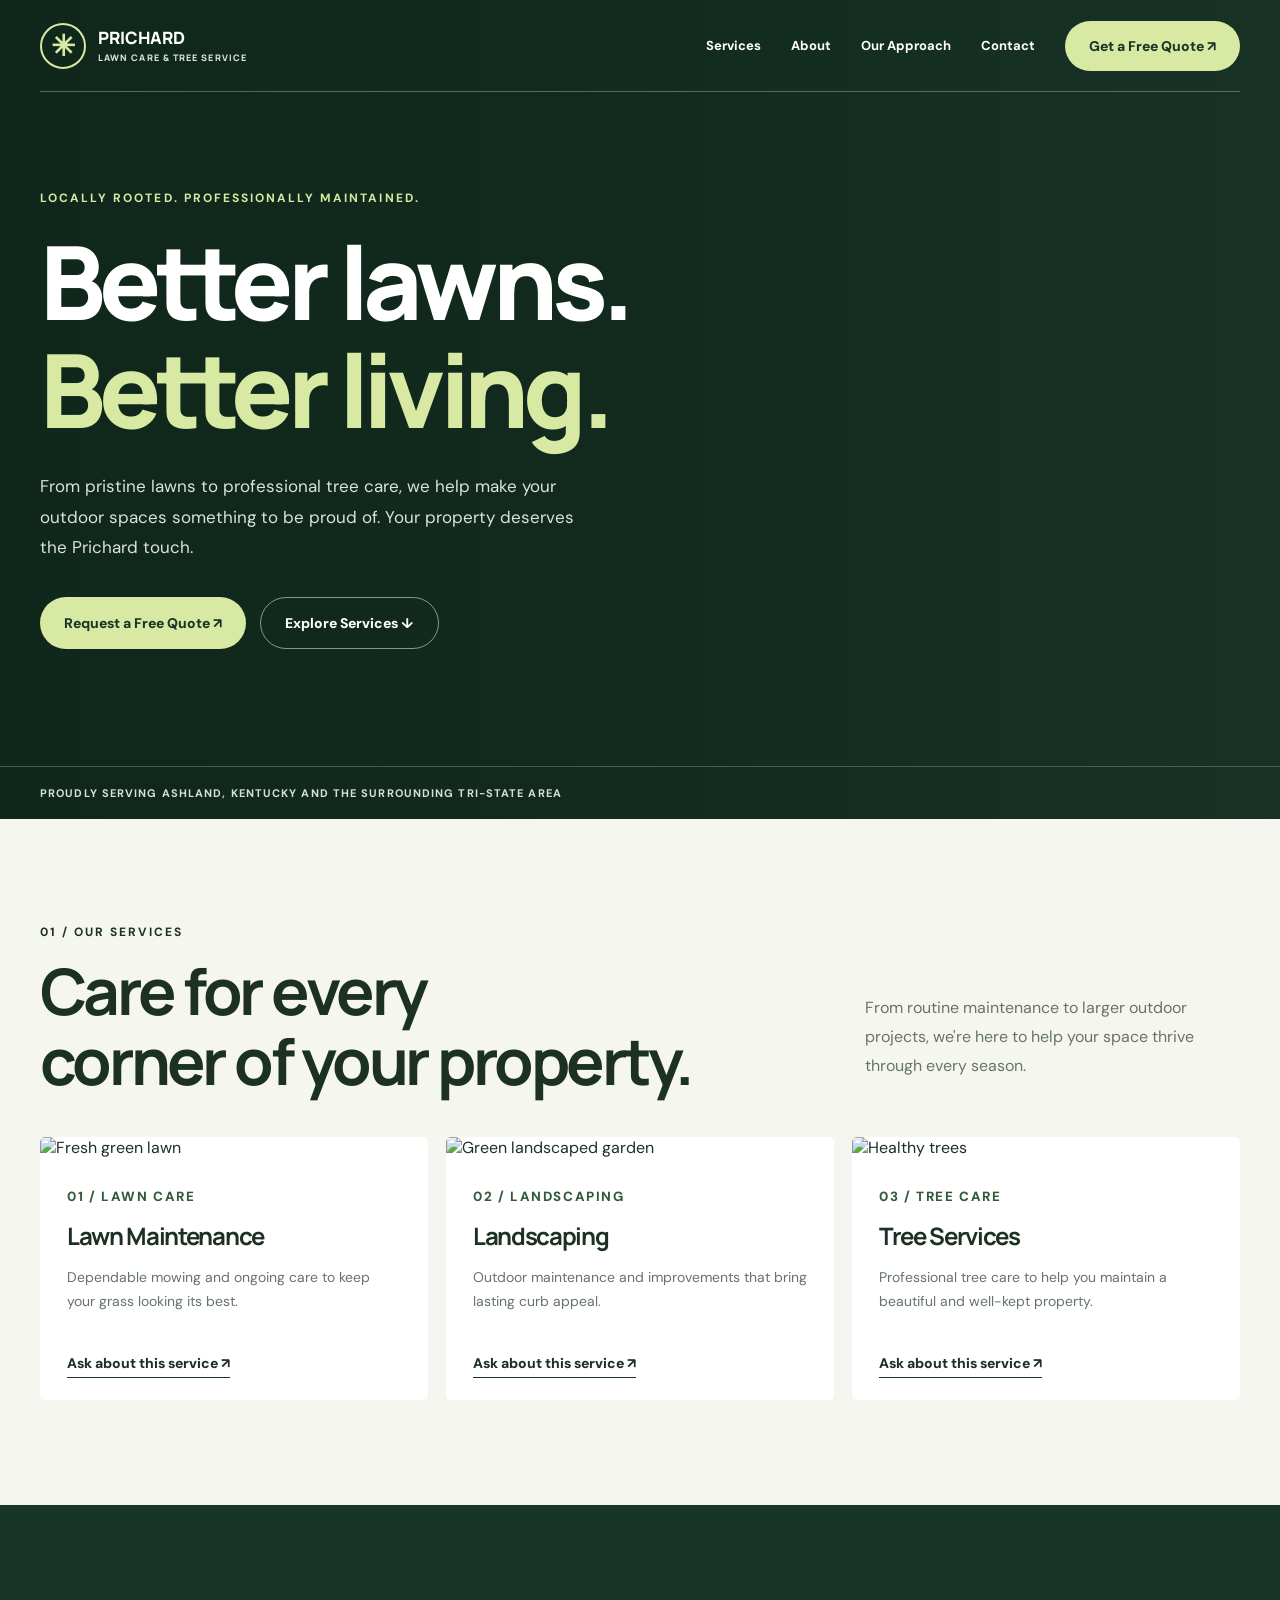
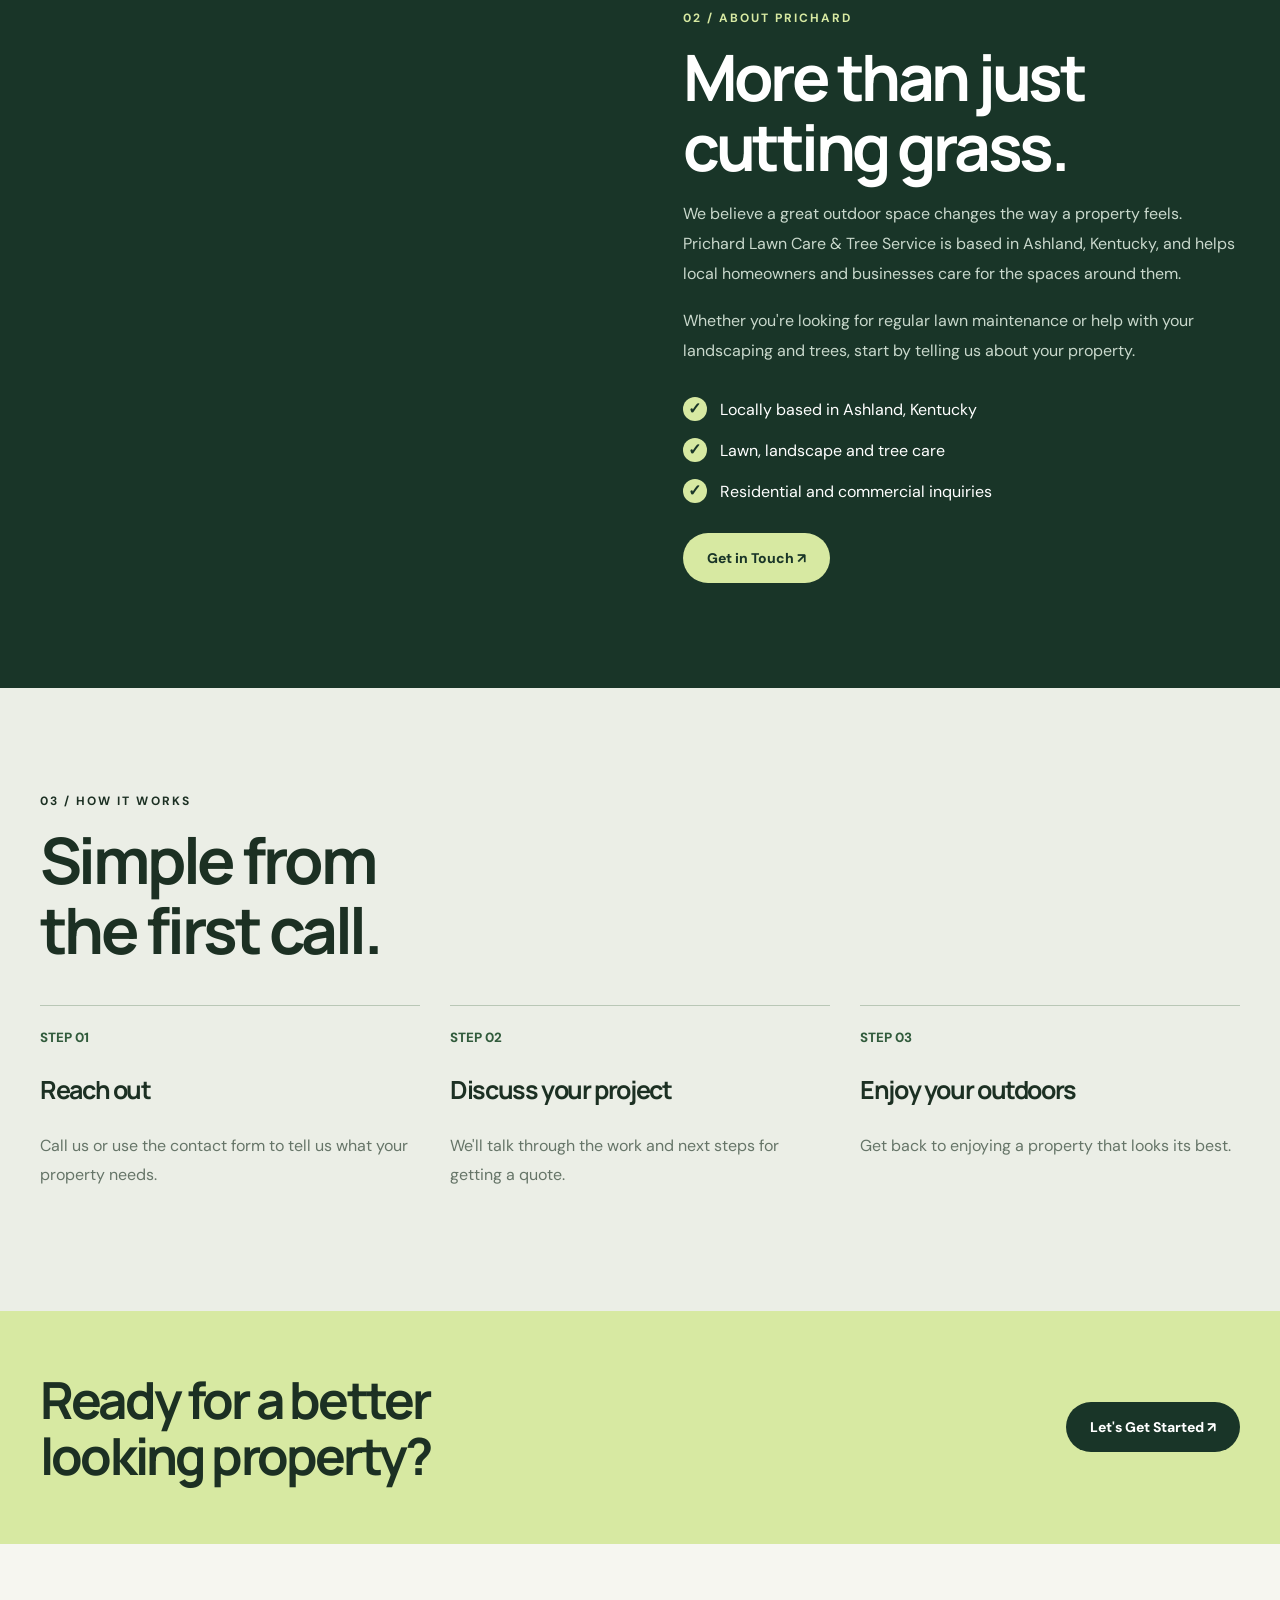
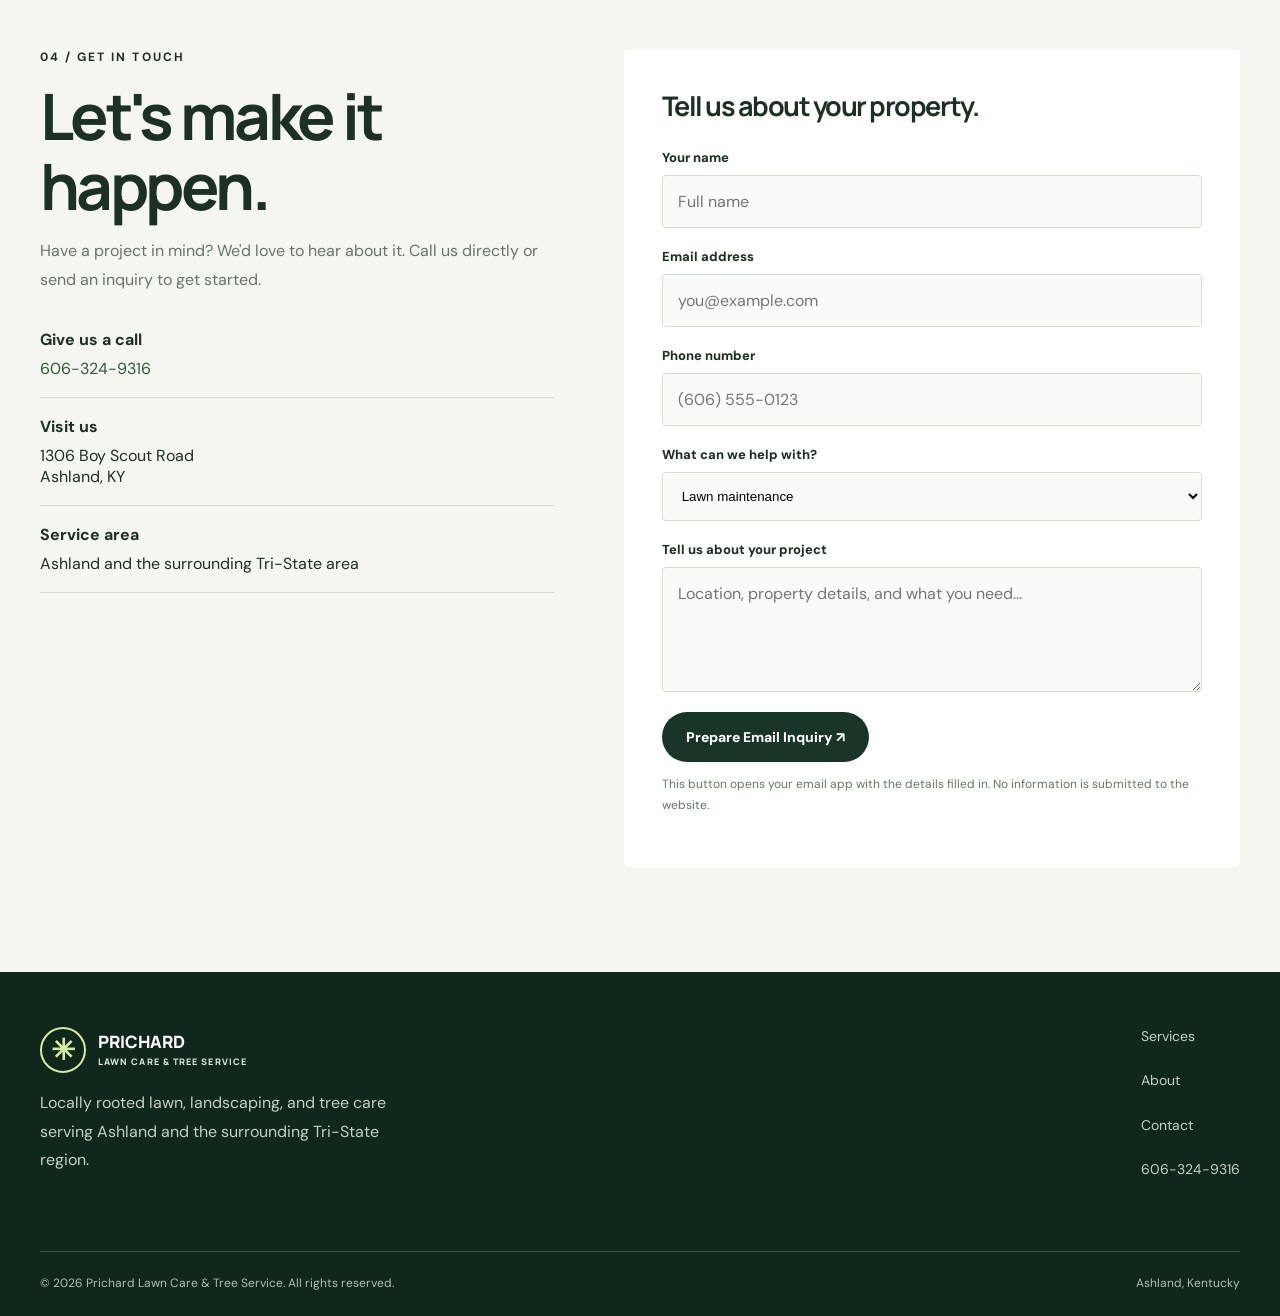
==== public/index.html @ 79741e38 "Add responsive Prichard Lawn Care redesign homepage" ====
<!DOCTYPE html>
<html lang="en"><head><meta charset="UTF-8"><meta name="viewport" content="width=device-width, initial-scale=1"><meta name="theme-color" content="#193528"><meta name="description" content="Prichard Lawn Care & Tree Service offers professional outdoor property care in the Ashland, Kentucky region."><title>Prichard Lawn Care & Tree Service</title><link rel="preconnect" href="https://fonts.googleapis.com"><link rel="preconnect" href="https://fonts.gstatic.com" crossorigin><link href="https://fonts.googleapis.com/css2?family=DM+Sans:wght@400;500;600;700&family=Manrope:wght@400;500;600;700;800&display=swap" rel="stylesheet">
<style>
:root{--forest:#193528;--green:#315b3c;--accent:#d7e9a2;--cream:#f6f6f0;--ink:#1c3023;--muted:#667568}*{box-sizing:border-box}html{scroll-behavior:smooth}body{margin:0;font-family:"DM Sans",sans-serif;color:var(--ink);background:var(--cream)}a{color:inherit;text-decoration:none}button,input,textarea{font:inherit}.wrap{max-width:1200px;width:calc(100% - 48px);margin:auto}.tag{font-size:12px;letter-spacing:.17em;text-transform:uppercase;font-weight:700}.btn{display:inline-flex;align-items:center;justify-content:center;gap:18px;border-radius:50px;padding:16px 24px;background:var(--accent);color:var(--forest);font-size:14px;font-weight:800;border:0;transition:transform .2s}.btn:hover{transform:translateY(-3px)}.btn.dark{background:var(--forest);color:#fff}.btn.line{border:1px solid #ffffff80;background:transparent;color:white}.site-head{position:absolute;z-index:4;left:0;right:0;color:#fff}.nav{min-height:92px;display:flex;justify-content:space-between;align-items:center;border-bottom:1px solid #ffffff4a;gap:24px}.logo{display:flex;align-items:center;gap:12px;font-family:Manrope,sans-serif;font-size:17px;font-weight:800;line-height:1}.logo .symbol{display:grid;place-items:center;border:2px solid var(--accent);width:46px;height:46px;border-radius:50%;color:var(--accent);font-size:29px}.logo small{display:block;font-size:9px;letter-spacing:.12em;text-transform:uppercase;color:#d7e3d8;padding-top:7px}.links{display:flex;align-items:center;gap:30px;font-weight:700;font-size:13px}.links a:hover{color:var(--accent)}.menu{display:none;background:transparent;color:white;border:0;font-size:30px;cursor:pointer}.hero{position:relative;min-height:760px;min-height:91svh;display:flex;align-items:center;background:var(--forest);color:white}.hero:before{content:"";position:absolute;inset:0;background:linear-gradient(90deg,rgba(15,38,26,.93) 0%,rgba(15,38,26,.69) 49%,rgba(15,38,26,.18)),url("https://images.unsplash.com/photo-1472396961693-142e6e269027?auto=format&fit=crop&w=2200&q=85") center/cover}.hero .content{position:relative;padding:120px 0 100px}.hero .tag{color:var(--accent)}h1,h2,h3{font-family:Manrope,sans-serif;letter-spacing:-.055em}h1{font-size:clamp(58px,8vw,112px);line-height:1.05;margin:22px 0 28px;font-weight:800}h1 span{color:var(--accent)}.hero p{max-width:540px;font-size:17px;line-height:1.8;color:#d9e3d9}.actions{display:flex;flex-wrap:wrap;gap:14px;margin-top:34px}.hero-base{position:absolute;bottom:0;left:0;right:0;border-top:1px solid #ffffff3b;padding:19px 0;font-weight:700;font-size:11px;letter-spacing:.1em;color:#d5e2d4;text-transform:uppercase}.section{padding:105px 0}.section-title{display:flex;justify-content:space-between;align-items:end;gap:30px;margin-bottom:40px}.section h2{font-size:clamp(40px,5vw,67px);line-height:1.1;margin:16px 0 0}.section-title p{max-width:375px;color:var(--muted);line-height:1.8}.cards{display:grid;grid-template-columns:repeat(3,1fr);gap:18px}.card{background:#fff;border-radius:5px;overflow:hidden}.card img{width:100%;height:250px;object-fit:cover}.card .body{padding:27px}.card small{color:var(--green);font-weight:800;letter-spacing:.12em}.card h3{font-size:24px;margin:13px 0}.card p{line-height:1.7;color:var(--muted);font-size:14px;min-height:72px}.card a{font-size:14px;font-weight:800;border-bottom:1px solid var(--forest);padding-bottom:5px}.about{background:var(--forest);color:#fff}.about-grid{display:grid;grid-template-columns:1fr 1fr;gap:85px;align-items:center}.about-photo{height:510px;background:url("https://images.unsplash.com/photo-1416879595882-3373a0480b5b?auto=format&fit=crop&w=1100&q=85") center/cover;border-radius:5px}.about .tag{color:var(--accent)}.about p{color:#c9d8cc;line-height:1.9}.points{list-style:none;margin:30px 0;padding:0}.points li{margin:17px 0}.points li:before{content:"✓";color:var(--forest);background:var(--accent);border-radius:50%;display:inline-grid;place-items:center;width:24px;height:24px;margin-right:13px;font-weight:800}.process{background:#ebeee6}.steps{display:grid;grid-template-columns:repeat(3,1fr);gap:30px}.step{border-top:1px solid #b9c7b6;padding-top:20px}.step small{color:var(--green);font-weight:800}.step h3{font-size:25px}.step p{color:var(--muted);line-height:1.8}.banner{padding:60px 0;background:var(--accent)}.banner .wrap{display:flex;align-items:center;justify-content:space-between;gap:25px}.banner h2{font-size:clamp(32px,4vw,52px);line-height:1.1;margin:0}.contact-grid{display:grid;grid-template-columns:1fr 1.2fr;gap:70px}.contact p{line-height:1.8;color:var(--muted)}.contact-detail{padding:18px 0;border-bottom:1px solid #d5ddd3}.contact-detail b{display:block;margin-bottom:8px}.contact-detail a{color:var(--green)}form{background:#fff;padding:38px;border-radius:5px}label{display:block;font-weight:800;font-size:13px;margin-bottom:9px}input,textarea,select{display:block;width:100%;padding:15px;border:1px solid #d5ded3;border-radius:4px;background:#fafbf8;margin-bottom:20px}textarea{min-height:125px;resize:vertical}.hint{color:var(--muted);font-size:12px;line-height:1.6}footer{background:#10281b;color:#fff;padding:55px 0 25px}.foot-top{display:flex;justify-content:space-between;gap:30px;padding-bottom:60px}.foot-top p{color:#c3d1c3;max-width:380px;line-height:1.8}.foot-links{display:grid;gap:14px;font-size:14px;color:#c3d1c3}.foot-base{border-top:1px solid #ffffff30;padding-top:23px;color:#b1c0b4;font-size:12px;display:flex;justify-content:space-between;gap:20px}@media(max-width:900px){.links{gap:14px}.links .btn{display:none}.about-grid{gap:35px}.cards{gap:12px}}@media(max-width:700px){.nav{min-height:80px}.links{display:none;position:absolute;top:80px;left:0;right:0;background:var(--forest);padding:25px;flex-direction:column;align-items:stretch}.links.open{display:flex}.menu{display:block}.hero{min-height:700px}.hero:before{background:linear-gradient(90deg,rgba(15,38,26,.9),rgba(15,38,26,.5)),url("https://images.unsplash.com/photo-1472396961693-142e6e269027?auto=format&fit=crop&w=1400&q=85") center/cover}.section{padding:72px 0}.section-title{display:block}.cards,.about-grid,.steps,.contact-grid{grid-template-columns:1fr}.card img{height:250px}.card p{min-height:0}.about-photo{height:300px}.banner .wrap,.foot-top,.foot-base{flex-direction:column;align-items:flex-start}.contact-grid{gap:35px}form{padding:24px}}@media(prefers-reduced-motion:reduce){html{scroll-behavior:auto}}
</style></head><body>
<header class="site-head"><div class="wrap nav"><a class="logo" href="#home"><span class="symbol">✳</span><span>PRICHARD<small>Lawn Care & Tree Service</small></span></a><nav class="links" id="nav" aria-label="Main navigation"><a href="#services">Services</a><a href="#about">About</a><a href="#process">Our Approach</a><a href="#contact">Contact</a><a class="btn" href="#contact">Get a Free Quote ↗</a></nav><button class="menu" id="menu" aria-controls="nav" aria-expanded="false" aria-label="Toggle navigation">☰</button></div></header>
<main>
<section class="hero" id="home"><div class="wrap content"><div class="tag">Locally rooted. Professionally maintained.</div><h1>Better lawns.<br><span>Better living.</span></h1><p>From pristine lawns to professional tree care, we help make your outdoor spaces something to be proud of. Your property deserves the Prichard touch.</p><div class="actions"><a class="btn" href="#contact">Request a Free Quote ↗</a><a class="btn line" href="#services">Explore Services ↓</a></div></div><div class="hero-base"><div class="wrap">Proudly serving Ashland, Kentucky and the surrounding Tri-State area</div></div></section>
<section class="section" id="services"><div class="wrap"><div class="section-title"><div><div class="tag">01 / Our services</div><h2>Care for every<br>corner of your property.</h2></div><p>From routine maintenance to larger outdoor projects, we're here to help your space thrive through every season.</p></div><div class="cards"><article class="card"><img loading="lazy" src="https://images.unsplash.com/photo-1599629954294-14df9b93d4b5?auto=format&fit=crop&w=900&q=80" alt="Fresh green lawn"><div class="body"><small>01 / LAWN CARE</small><h3>Lawn Maintenance</h3><p>Dependable mowing and ongoing care to keep your grass looking its best.</p><a href="#contact">Ask about this service ↗</a></div></article><article class="card"><img loading="lazy" src="https://images.unsplash.com/photo-1416879595882-3373a0480b5b?auto=format&fit=crop&w=900&q=80" alt="Green landscaped garden"><div class="body"><small>02 / LANDSCAPING</small><h3>Landscaping</h3><p>Outdoor maintenance and improvements that bring lasting curb appeal.</p><a href="#contact">Ask about this service ↗</a></div></article><article class="card"><img loading="lazy" src="https://images.unsplash.com/photo-1448375240586-882707db888b?auto=format&fit=crop&w=900&q=80" alt="Healthy trees"><div class="body"><small>03 / TREE CARE</small><h3>Tree Services</h3><p>Professional tree care to help you maintain a beautiful and well-kept property.</p><a href="#contact">Ask about this service ↗</a></div></article></div></div></section>
<section class="section about" id="about"><div class="wrap about-grid"><div class="about-photo" role="img" aria-label="Well-kept green garden"></div><div><div class="tag">02 / About Prichard</div><h2>More than just<br>cutting grass.</h2><p>We believe a great outdoor space changes the way a property feels. Prichard Lawn Care & Tree Service is based in Ashland, Kentucky, and helps local homeowners and businesses care for the spaces around them.</p><p>Whether you're looking for regular lawn maintenance or help with your landscaping and trees, start by telling us about your property.</p><ul class="points"><li>Locally based in Ashland, Kentucky</li><li>Lawn, landscape and tree care</li><li>Residential and commercial inquiries</li></ul><a class="btn" href="#contact">Get in Touch ↗</a></div></div></section>
<section class="section process" id="process"><div class="wrap"><div class="section-title"><div><div class="tag">03 / How it works</div><h2>Simple from<br>the first call.</h2></div></div><div class="steps"><div class="step"><small>STEP 01</small><h3>Reach out</h3><p>Call us or use the contact form to tell us what your property needs.</p></div><div class="step"><small>STEP 02</small><h3>Discuss your project</h3><p>We'll talk through the work and next steps for getting a quote.</p></div><div class="step"><small>STEP 03</small><h3>Enjoy your outdoors</h3><p>Get back to enjoying a property that looks its best.</p></div></div></div></section>
<section class="banner"><div class="wrap"><h2>Ready for a better<br>looking property?</h2><a class="btn dark" href="#contact">Let's Get Started ↗</a></div></section>
<section class="section contact" id="contact"><div class="wrap contact-grid"><div><div class="tag">04 / Get in touch</div><h2>Let's make it<br>happen.</h2><p>Have a project in mind? We'd love to hear about it. Call us directly or send an inquiry to get started.</p><div class="contact-detail"><b>Give us a call</b><a href="tel:+16063249316">606-324-9316</a></div><div class="contact-detail"><b>Visit us</b><span>1306 Boy Scout Road<br>Ashland, KY</span></div><div class="contact-detail"><b>Service area</b><span>Ashland and the surrounding Tri-State area</span></div></div><form id="quote-form"><h3 style="font-size:27px;margin:0 0 25px">Tell us about your property.</h3><label for="name">Your name</label><input id="name" name="name" required autocomplete="name" placeholder="Full name"><label for="email">Email address</label><input id="email" name="email" type="email" required autocomplete="email" placeholder="you@example.com"><label for="phone">Phone number</label><input id="phone" name="phone" autocomplete="tel" placeholder="(606) 555-0123"><label for="service">What can we help with?</label><select id="service" name="service"><option>Lawn maintenance</option><option>Landscaping</option><option>Tree services</option><option>Other property care</option></select><label for="message">Tell us about your project</label><textarea id="message" name="message" required placeholder="Location, property details, and what you need..."></textarea><button class="btn dark" type="submit">Prepare Email Inquiry ↗</button><p class="hint">This button opens your email app with the details filled in. No information is submitted to the website.</p></form></div></section>
</main><footer><div class="wrap"><div class="foot-top"><div><a class="logo" href="#home"><span class="symbol">✳</span><span>PRICHARD<small>Lawn Care & Tree Service</small></span></a><p>Locally rooted lawn, landscaping, and tree care serving Ashland and the surrounding Tri-State region.</p></div><div class="foot-links"><a href="#services">Services</a><a href="#about">About</a><a href="#contact">Contact</a><a href="tel:+16063249316">606-324-9316</a></div></div><div class="foot-base"><span>© <span id="year"></span> Prichard Lawn Care & Tree Service. All rights reserved.</span><span>Ashland, Kentucky</span></div></div></footer>
<script>document.getElementById('year').textContent=new Date().getFullYear();const menu=document.getElementById('menu'),nav=document.getElementById('nav');menu.addEventListener('click',()=>{const open=nav.classList.toggle('open');menu.setAttribute('aria-expanded',String(open));menu.textContent=open?'×':'☰'});nav.querySelectorAll('a').forEach(a=>a.addEventListener('click',()=>{nav.classList.remove('open');menu.setAttribute('aria-expanded','false');menu.textContent='☰'}));document.getElementById('quote-form').addEventListener('submit',e=>{e.preventDefault();const f=new FormData(e.currentTarget);const subject='Website inquiry: '+f.get('service');const body=['Name: '+f.get('name'),'Email: '+f.get('email'),'Phone: '+f.get('phone'),'Service: '+f.get('service'),'','Project details:',f.get('message')].join('\n');window.location.href='mailto:?subject='+encodeURIComponent(subject)+'&body='+encodeURIComponent(body);alert('Your email application will open with the inquiry prepared. Please enter Prichard Lawn Care’s email address and send it. You can also call 606-324-9316.')});</script></body></html>
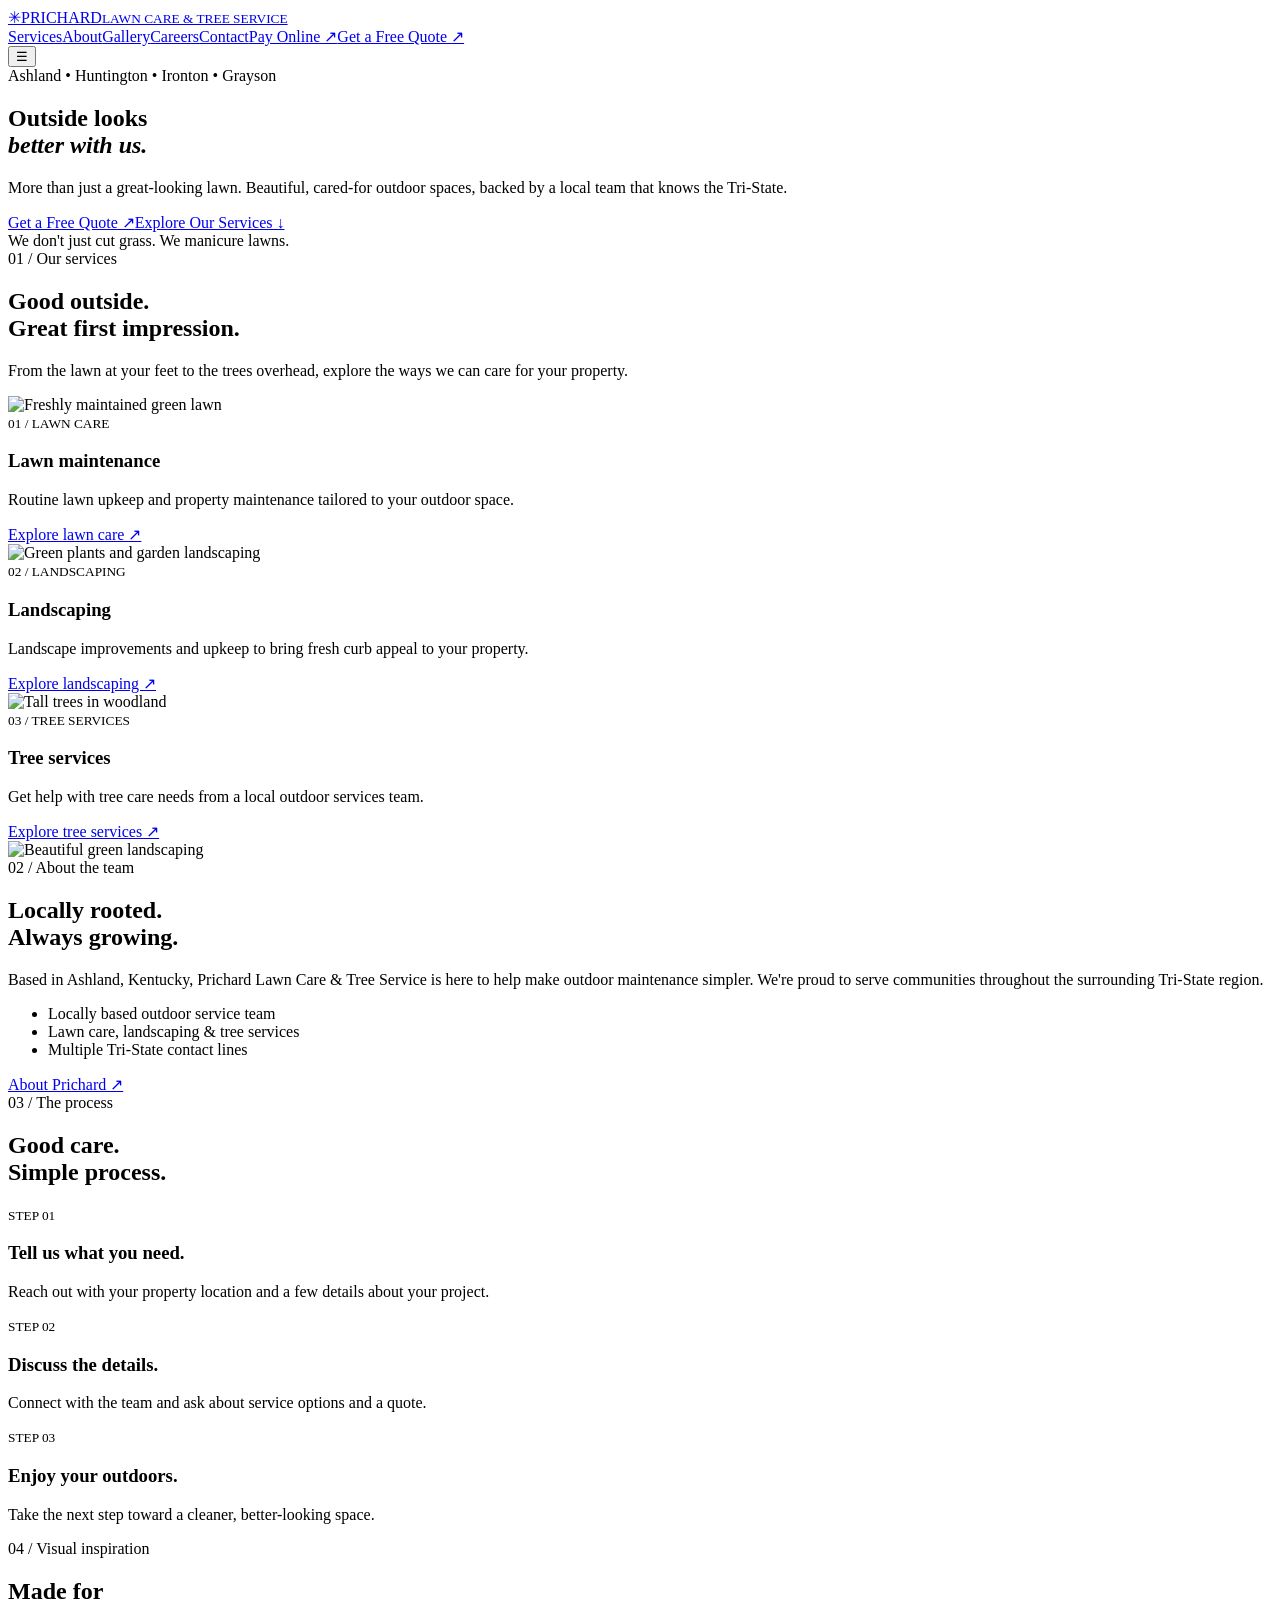
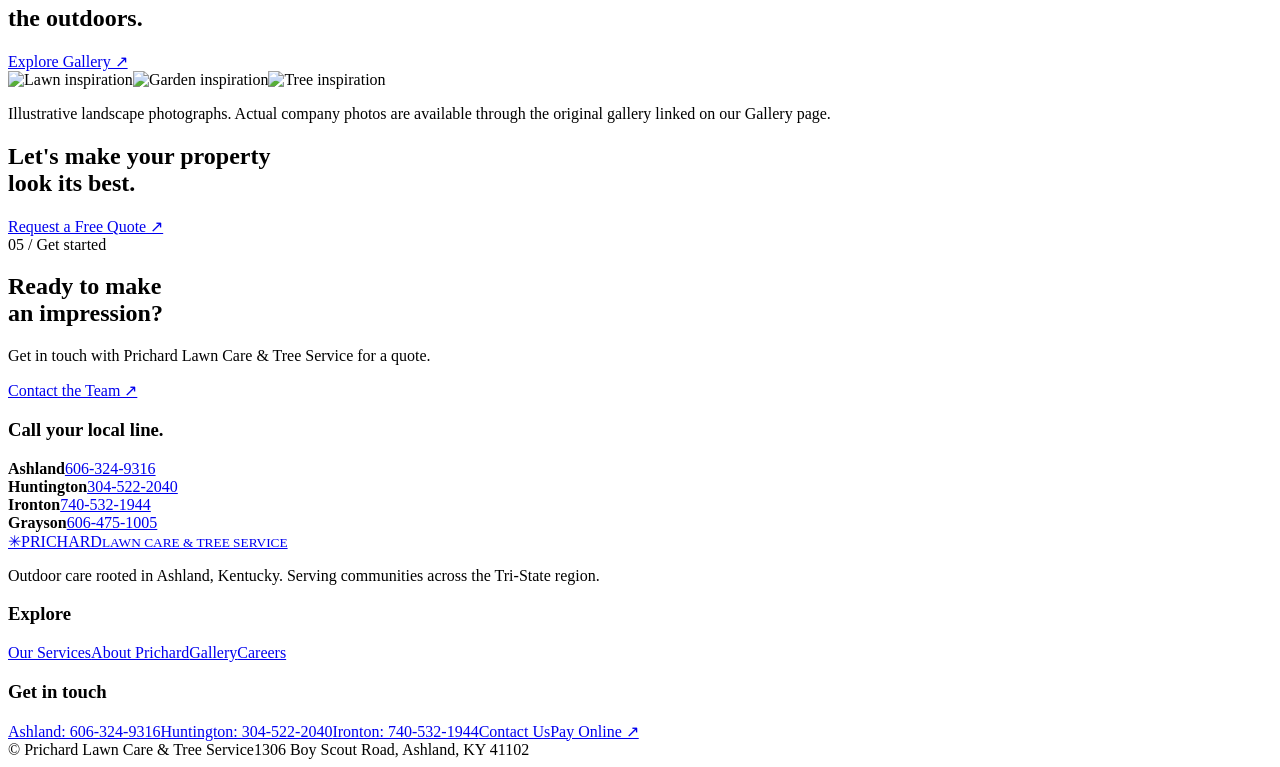
==== commit 56d589a9: "Replace homepage with complete Prichard redesign" ====
--- a/public/index.html
+++ b/public/index.html
@@ -1,15 +1 @@
-<!DOCTYPE html>
-<html lang="en"><head><meta charset="UTF-8"><meta name="viewport" content="width=device-width, initial-scale=1"><meta name="theme-color" content="#193528"><meta name="description" content="Prichard Lawn Care & Tree Service offers professional outdoor property care in the Ashland, Kentucky region."><title>Prichard Lawn Care & Tree Service</title><link rel="preconnect" href="https://fonts.googleapis.com"><link rel="preconnect" href="https://fonts.gstatic.com" crossorigin><link href="https://fonts.googleapis.com/css2?family=DM+Sans:wght@400;500;600;700&family=Manrope:wght@400;500;600;700;800&display=swap" rel="stylesheet">
-<style>
-:root{--forest:#193528;--green:#315b3c;--accent:#d7e9a2;--cream:#f6f6f0;--ink:#1c3023;--muted:#667568}*{box-sizing:border-box}html{scroll-behavior:smooth}body{margin:0;font-family:"DM Sans",sans-serif;color:var(--ink);background:var(--cream)}a{color:inherit;text-decoration:none}button,input,textarea{font:inherit}.wrap{max-width:1200px;width:calc(100% - 48px);margin:auto}.tag{font-size:12px;letter-spacing:.17em;text-transform:uppercase;font-weight:700}.btn{display:inline-flex;align-items:center;justify-content:center;gap:18px;border-radius:50px;padding:16px 24px;background:var(--accent);color:var(--forest);font-size:14px;font-weight:800;border:0;transition:transform .2s}.btn:hover{transform:translateY(-3px)}.btn.dark{background:var(--forest);color:#fff}.btn.line{border:1px solid #ffffff80;background:transparent;color:white}.site-head{position:absolute;z-index:4;left:0;right:0;color:#fff}.nav{min-height:92px;display:flex;justify-content:space-between;align-items:center;border-bottom:1px solid #ffffff4a;gap:24px}.logo{display:flex;align-items:center;gap:12px;font-family:Manrope,sans-serif;font-size:17px;font-weight:800;line-height:1}.logo .symbol{display:grid;place-items:center;border:2px solid var(--accent);width:46px;height:46px;border-radius:50%;color:var(--accent);font-size:29px}.logo small{display:block;font-size:9px;letter-spacing:.12em;text-transform:uppercase;color:#d7e3d8;padding-top:7px}.links{display:flex;align-items:center;gap:30px;font-weight:700;font-size:13px}.links a:hover{color:var(--accent)}.menu{display:none;background:transparent;color:white;border:0;font-size:30px;cursor:pointer}.hero{position:relative;min-height:760px;min-height:91svh;display:flex;align-items:center;background:var(--forest);color:white}.hero:before{content:"";position:absolute;inset:0;background:linear-gradient(90deg,rgba(15,38,26,.93) 0%,rgba(15,38,26,.69) 49%,rgba(15,38,26,.18)),url("https://images.unsplash.com/photo-1472396961693-142e6e269027?auto=format&fit=crop&w=2200&q=85") center/cover}.hero .content{position:relative;padding:120px 0 100px}.hero .tag{color:var(--accent)}h1,h2,h3{font-family:Manrope,sans-serif;letter-spacing:-.055em}h1{font-size:clamp(58px,8vw,112px);line-height:1.05;margin:22px 0 28px;font-weight:800}h1 span{color:var(--accent)}.hero p{max-width:540px;font-size:17px;line-height:1.8;color:#d9e3d9}.actions{display:flex;flex-wrap:wrap;gap:14px;margin-top:34px}.hero-base{position:absolute;bottom:0;left:0;right:0;border-top:1px solid #ffffff3b;padding:19px 0;font-weight:700;font-size:11px;letter-spacing:.1em;color:#d5e2d4;text-transform:uppercase}.section{padding:105px 0}.section-title{display:flex;justify-content:space-between;align-items:end;gap:30px;margin-bottom:40px}.section h2{font-size:clamp(40px,5vw,67px);line-height:1.1;margin:16px 0 0}.section-title p{max-width:375px;color:var(--muted);line-height:1.8}.cards{display:grid;grid-template-columns:repeat(3,1fr);gap:18px}.card{background:#fff;border-radius:5px;overflow:hidden}.card img{width:100%;height:250px;object-fit:cover}.card .body{padding:27px}.card small{color:var(--green);font-weight:800;letter-spacing:.12em}.card h3{font-size:24px;margin:13px 0}.card p{line-height:1.7;color:var(--muted);font-size:14px;min-height:72px}.card a{font-size:14px;font-weight:800;border-bottom:1px solid var(--forest);padding-bottom:5px}.about{background:var(--forest);color:#fff}.about-grid{display:grid;grid-template-columns:1fr 1fr;gap:85px;align-items:center}.about-photo{height:510px;background:url("https://images.unsplash.com/photo-1416879595882-3373a0480b5b?auto=format&fit=crop&w=1100&q=85") center/cover;border-radius:5px}.about .tag{color:var(--accent)}.about p{color:#c9d8cc;line-height:1.9}.points{list-style:none;margin:30px 0;padding:0}.points li{margin:17px 0}.points li:before{content:"✓";color:var(--forest);background:var(--accent);border-radius:50%;display:inline-grid;place-items:center;width:24px;height:24px;margin-right:13px;font-weight:800}.process{background:#ebeee6}.steps{display:grid;grid-template-columns:repeat(3,1fr);gap:30px}.step{border-top:1px solid #b9c7b6;padding-top:20px}.step small{color:var(--green);font-weight:800}.step h3{font-size:25px}.step p{color:var(--muted);line-height:1.8}.banner{padding:60px 0;background:var(--accent)}.banner .wrap{display:flex;align-items:center;justify-content:space-between;gap:25px}.banner h2{font-size:clamp(32px,4vw,52px);line-height:1.1;margin:0}.contact-grid{display:grid;grid-template-columns:1fr 1.2fr;gap:70px}.contact p{line-height:1.8;color:var(--muted)}.contact-detail{padding:18px 0;border-bottom:1px solid #d5ddd3}.contact-detail b{display:block;margin-bottom:8px}.contact-detail a{color:var(--green)}form{background:#fff;padding:38px;border-radius:5px}label{display:block;font-weight:800;font-size:13px;margin-bottom:9px}input,textarea,select{display:block;width:100%;padding:15px;border:1px solid #d5ded3;border-radius:4px;background:#fafbf8;margin-bottom:20px}textarea{min-height:125px;resize:vertical}.hint{color:var(--muted);font-size:12px;line-height:1.6}footer{background:#10281b;color:#fff;padding:55px 0 25px}.foot-top{display:flex;justify-content:space-between;gap:30px;padding-bottom:60px}.foot-top p{color:#c3d1c3;max-width:380px;line-height:1.8}.foot-links{display:grid;gap:14px;font-size:14px;color:#c3d1c3}.foot-base{border-top:1px solid #ffffff30;padding-top:23px;color:#b1c0b4;font-size:12px;display:flex;justify-content:space-between;gap:20px}@media(max-width:900px){.links{gap:14px}.links .btn{display:none}.about-grid{gap:35px}.cards{gap:12px}}@media(max-width:700px){.nav{min-height:80px}.links{display:none;position:absolute;top:80px;left:0;right:0;background:var(--forest);padding:25px;flex-direction:column;align-items:stretch}.links.open{display:flex}.menu{display:block}.hero{min-height:700px}.hero:before{background:linear-gradient(90deg,rgba(15,38,26,.9),rgba(15,38,26,.5)),url("https://images.unsplash.com/photo-1472396961693-142e6e269027?auto=format&fit=crop&w=1400&q=85") center/cover}.section{padding:72px 0}.section-title{display:block}.cards,.about-grid,.steps,.contact-grid{grid-template-columns:1fr}.card img{height:250px}.card p{min-height:0}.about-photo{height:300px}.banner .wrap,.foot-top,.foot-base{flex-direction:column;align-items:flex-start}.contact-grid{gap:35px}form{padding:24px}}@media(prefers-reduced-motion:reduce){html{scroll-behavior:auto}}
-</style></head><body>
-<header class="site-head"><div class="wrap nav"><a class="logo" href="#home"><span class="symbol">✳</span><span>PRICHARD<small>Lawn Care & Tree Service</small></span></a><nav class="links" id="nav" aria-label="Main navigation"><a href="#services">Services</a><a href="#about">About</a><a href="#process">Our Approach</a><a href="#contact">Contact</a><a class="btn" href="#contact">Get a Free Quote ↗</a></nav><button class="menu" id="menu" aria-controls="nav" aria-expanded="false" aria-label="Toggle navigation">☰</button></div></header>
-<main>
-<section class="hero" id="home"><div class="wrap content"><div class="tag">Locally rooted. Professionally maintained.</div><h1>Better lawns.<br><span>Better living.</span></h1><p>From pristine lawns to professional tree care, we help make your outdoor spaces something to be proud of. Your property deserves the Prichard touch.</p><div class="actions"><a class="btn" href="#contact">Request a Free Quote ↗</a><a class="btn line" href="#services">Explore Services ↓</a></div></div><div class="hero-base"><div class="wrap">Proudly serving Ashland, Kentucky and the surrounding Tri-State area</div></div></section>
-<section class="section" id="services"><div class="wrap"><div class="section-title"><div><div class="tag">01 / Our services</div><h2>Care for every<br>corner of your property.</h2></div><p>From routine maintenance to larger outdoor projects, we're here to help your space thrive through every season.</p></div><div class="cards"><article class="card"><img loading="lazy" src="https://images.unsplash.com/photo-1599629954294-14df9b93d4b5?auto=format&fit=crop&w=900&q=80" alt="Fresh green lawn"><div class="body"><small>01 / LAWN CARE</small><h3>Lawn Maintenance</h3><p>Dependable mowing and ongoing care to keep your grass looking its best.</p><a href="#contact">Ask about this service ↗</a></div></article><article class="card"><img loading="lazy" src="https://images.unsplash.com/photo-1416879595882-3373a0480b5b?auto=format&fit=crop&w=900&q=80" alt="Green landscaped garden"><div class="body"><small>02 / LANDSCAPING</small><h3>Landscaping</h3><p>Outdoor maintenance and improvements that bring lasting curb appeal.</p><a href="#contact">Ask about this service ↗</a></div></article><article class="card"><img loading="lazy" src="https://images.unsplash.com/photo-1448375240586-882707db888b?auto=format&fit=crop&w=900&q=80" alt="Healthy trees"><div class="body"><small>03 / TREE CARE</small><h3>Tree Services</h3><p>Professional tree care to help you maintain a beautiful and well-kept property.</p><a href="#contact">Ask about this service ↗</a></div></article></div></div></section>
-<section class="section about" id="about"><div class="wrap about-grid"><div class="about-photo" role="img" aria-label="Well-kept green garden"></div><div><div class="tag">02 / About Prichard</div><h2>More than just<br>cutting grass.</h2><p>We believe a great outdoor space changes the way a property feels. Prichard Lawn Care & Tree Service is based in Ashland, Kentucky, and helps local homeowners and businesses care for the spaces around them.</p><p>Whether you're looking for regular lawn maintenance or help with your landscaping and trees, start by telling us about your property.</p><ul class="points"><li>Locally based in Ashland, Kentucky</li><li>Lawn, landscape and tree care</li><li>Residential and commercial inquiries</li></ul><a class="btn" href="#contact">Get in Touch ↗</a></div></div></section>
-<section class="section process" id="process"><div class="wrap"><div class="section-title"><div><div class="tag">03 / How it works</div><h2>Simple from<br>the first call.</h2></div></div><div class="steps"><div class="step"><small>STEP 01</small><h3>Reach out</h3><p>Call us or use the contact form to tell us what your property needs.</p></div><div class="step"><small>STEP 02</small><h3>Discuss your project</h3><p>We'll talk through the work and next steps for getting a quote.</p></div><div class="step"><small>STEP 03</small><h3>Enjoy your outdoors</h3><p>Get back to enjoying a property that looks its best.</p></div></div></div></section>
-<section class="banner"><div class="wrap"><h2>Ready for a better<br>looking property?</h2><a class="btn dark" href="#contact">Let's Get Started ↗</a></div></section>
-<section class="section contact" id="contact"><div class="wrap contact-grid"><div><div class="tag">04 / Get in touch</div><h2>Let's make it<br>happen.</h2><p>Have a project in mind? We'd love to hear about it. Call us directly or send an inquiry to get started.</p><div class="contact-detail"><b>Give us a call</b><a href="tel:+16063249316">606-324-9316</a></div><div class="contact-detail"><b>Visit us</b><span>1306 Boy Scout Road<br>Ashland, KY</span></div><div class="contact-detail"><b>Service area</b><span>Ashland and the surrounding Tri-State area</span></div></div><form id="quote-form"><h3 style="font-size:27px;margin:0 0 25px">Tell us about your property.</h3><label for="name">Your name</label><input id="name" name="name" required autocomplete="name" placeholder="Full name"><label for="email">Email address</label><input id="email" name="email" type="email" required autocomplete="email" placeholder="you@example.com"><label for="phone">Phone number</label><input id="phone" name="phone" autocomplete="tel" placeholder="(606) 555-0123"><label for="service">What can we help with?</label><select id="service" name="service"><option>Lawn maintenance</option><option>Landscaping</option><option>Tree services</option><option>Other property care</option></select><label for="message">Tell us about your project</label><textarea id="message" name="message" required placeholder="Location, property details, and what you need..."></textarea><button class="btn dark" type="submit">Prepare Email Inquiry ↗</button><p class="hint">This button opens your email app with the details filled in. No information is submitted to the website.</p></form></div></section>
-</main><footer><div class="wrap"><div class="foot-top"><div><a class="logo" href="#home"><span class="symbol">✳</span><span>PRICHARD<small>Lawn Care & Tree Service</small></span></a><p>Locally rooted lawn, landscaping, and tree care serving Ashland and the surrounding Tri-State region.</p></div><div class="foot-links"><a href="#services">Services</a><a href="#about">About</a><a href="#contact">Contact</a><a href="tel:+16063249316">606-324-9316</a></div></div><div class="foot-base"><span>© <span id="year"></span> Prichard Lawn Care & Tree Service. All rights reserved.</span><span>Ashland, Kentucky</span></div></div></footer>
-<script>document.getElementById('year').textContent=new Date().getFullYear();const menu=document.getElementById('menu'),nav=document.getElementById('nav');menu.addEventListener('click',()=>{const open=nav.classList.toggle('open');menu.setAttribute('aria-expanded',String(open));menu.textContent=open?'×':'☰'});nav.querySelectorAll('a').forEach(a=>a.addEventListener('click',()=>{nav.classList.remove('open');menu.setAttribute('aria-expanded','false');menu.textContent='☰'}));document.getElementById('quote-form').addEventListener('submit',e=>{e.preventDefault();const f=new FormData(e.currentTarget);const subject='Website inquiry: '+f.get('service');const body=['Name: '+f.get('name'),'Email: '+f.get('email'),'Phone: '+f.get('phone'),'Service: '+f.get('service'),'','Project details:',f.get('message')].join('\n');window.location.href='mailto:?subject='+encodeURIComponent(subject)+'&body='+encodeURIComponent(body);alert('Your email application will open with the inquiry prepared. Please enter Prichard Lawn Care’s email address and send it. You can also call 606-324-9316.')});</script></body></html>+<!doctype html><html lang="en"><head><meta charset="utf-8"><meta name="viewport" content="width=device-width,initial-scale=1"><meta name="theme-color" content="#142b1e"><meta name="description" content="Professional lawn maintenance, landscaping and tree services in Ashland Kentucky and the Tri-State"><title>Home | Prichard Lawn Care & Tree Service</title><link rel="stylesheet" href="/styles.css"><script defer src="/script.js"></script></head><body><header class="header"><div class="container nav-wrap"><a href="/" class="logo" aria-label="Prichard Lawn Care home"><span class="logo-mark">✳</span><span>PRICHARD<small>LAWN CARE & TREE SERVICE</small></span></a><nav class="nav" aria-label="Main navigation"><a href="/services/">Services</a><a href="/about/">About</a><a href="/gallery/">Gallery</a><a href="/careers/">Careers</a><a href="/contact/">Contact</a><a href="https://prichardlawncare.com/online-payment-1" target="_blank" rel="noopener noreferrer">Pay Online ↗</a><a class="btn" href="/contact/">Get a Free Quote ↗</a></nav><button class="menu-button" aria-label="Toggle menu" aria-expanded="false">☰</button></div></header><main><section class="hero"><div class="container hero-inner"><div class="eyebrow">Ashland • Huntington • Ironton • Grayson</div><h1>Outside looks<br><em>better with us.</em></h1><p>More than just a great-looking lawn. Beautiful, cared-for outdoor spaces, backed by a local team that knows the Tri-State.</p><div class="actions"><a class="btn" href="/contact/">Get a Free Quote ↗</a><a class="btn ghost" href="/services/">Explore Our Services ↓</a></div></div><div class="hero-strip"><div class="container">We don't just cut grass. We manicure lawns.</div></div></section><section class="section"><div class="container"><div class="section-heading"><div><div class="eyebrow">01 / Our services</div><h2>Good outside.<br>Great first impression.</h2></div><p>From the lawn at your feet to the trees overhead, explore the ways we can care for your property.</p></div><div class="grid-3"><article class="tile"><img loading="lazy" src="https://images.unsplash.com/photo-1599629954294-14df9b93d4b5?auto=format&fit=crop&w=1000&q=80" alt="Freshly maintained green lawn"><div class="tile-content"><small>01 / LAWN CARE</small><h3>Lawn maintenance</h3><p>Routine lawn upkeep and property maintenance tailored to your outdoor space.</p><a class="text-link" href="/services/#lawn">Explore lawn care ↗</a></div></article><article class="tile"><img loading="lazy" src="https://images.unsplash.com/photo-1416879595882-3373a0480b5b?auto=format&fit=crop&w=1000&q=80" alt="Green plants and garden landscaping"><div class="tile-content"><small>02 / LANDSCAPING</small><h3>Landscaping</h3><p>Landscape improvements and upkeep to bring fresh curb appeal to your property.</p><a class="text-link" href="/services/#landscaping">Explore landscaping ↗</a></div></article><article class="tile"><img loading="lazy" src="https://images.unsplash.com/photo-1448375240586-882707db888b?auto=format&fit=crop&w=1000&q=80" alt="Tall trees in woodland"><div class="tile-content"><small>03 / TREE SERVICES</small><h3>Tree services</h3><p>Get help with tree care needs from a local outdoor services team.</p><a class="text-link" href="/services/#trees">Explore tree services ↗</a></div></article></div></div></section><section class="section forest"><div class="container split"><img src="https://images.unsplash.com/photo-1416879595882-3373a0480b5b?auto=format&fit=crop&w=1000&q=80" loading="lazy" alt="Beautiful green landscaping"><div><div class="eyebrow">02 / About the team</div><h2>Locally rooted.<br>Always growing.</h2><p>Based in Ashland, Kentucky, Prichard Lawn Care & Tree Service is here to help make outdoor maintenance simpler. We're proud to serve communities throughout the surrounding Tri-State region.</p><ul class="checklist"><li>Locally based outdoor service team</li><li>Lawn care, landscaping & tree services</li><li>Multiple Tri-State contact lines</li></ul><a class="btn" href="/about/">About Prichard ↗</a></div></div></section><section class="section soft"><div class="container"><div class="section-heading"><div><div class="eyebrow">03 / The process</div><h2>Good care.<br>Simple process.</h2></div></div><div class="steps"><div class="step"><small>STEP 01</small><h3>Tell us what you need.</h3><p>Reach out with your property location and a few details about your project.</p></div><div class="step"><small>STEP 02</small><h3>Discuss the details.</h3><p>Connect with the team and ask about service options and a quote.</p></div><div class="step"><small>STEP 03</small><h3>Enjoy your outdoors.</h3><p>Take the next step toward a cleaner, better-looking space.</p></div></div></div></section><section class="section"><div class="container"><div class="section-heading"><div><div class="eyebrow">04 / Visual inspiration</div><h2>Made for<br>the outdoors.</h2></div><a class="btn dark" href="/gallery/">Explore Gallery ↗</a></div><div class="gallery"><img src="https://images.unsplash.com/photo-1599629954294-14df9b93d4b5?auto=format&fit=crop&w=1000&q=80" loading="lazy" alt="Lawn inspiration"><img src="https://images.unsplash.com/photo-1483794344563-d27a8d18014e?auto=format&fit=crop&w=1000&q=80" loading="lazy" alt="Garden inspiration"><img src="https://images.unsplash.com/photo-1448375240586-882707db888b?auto=format&fit=crop&w=1000&q=80" loading="lazy" alt="Tree inspiration"></div><p class="fine">Illustrative landscape photographs. Actual company photos are available through the original gallery linked on our Gallery page.</p></div></section><section class="band"><div class="container"><h2>Let's make your property<br>look its best.</h2><a class="btn dark" href="/contact/">Request a Free Quote ↗</a></div></section><section class="section"><div class="container two-col"><div><div class="eyebrow">05 / Get started</div><h2>Ready to make<br>an impression?</h2><p class="body-copy">Get in touch with Prichard Lawn Care & Tree Service for a quote.</p><a class="btn dark" href="/contact/">Contact the Team ↗</a></div><div class="panel"><h3>Call your local line.</h3><div class="contact-row"><b>Ashland</b><a href="tel:+16063249316">606-324-9316</a></div><div class="contact-row"><b>Huntington</b><a href="tel:+13045222040">304-522-2040</a></div><div class="contact-row"><b>Ironton</b><a href="tel:+17405321944">740-532-1944</a></div><div class="contact-row"><b>Grayson</b><a href="tel:+16064751005">606-475-1005</a></div></div></div></section></main><footer class="footer"><div class="container"><div class="foot-grid"><div><a href="/" class="logo"><span class="logo-mark">✳</span><span>PRICHARD<small>LAWN CARE & TREE SERVICE</small></span></a><p>Outdoor care rooted in Ashland, Kentucky. Serving communities across the Tri-State region.</p></div><div><h3>Explore</h3><div class="foot-links"><a href="/services/">Our Services</a><a href="/about/">About Prichard</a><a href="/gallery/">Gallery</a><a href="/careers/">Careers</a></div></div><div><h3>Get in touch</h3><div class="foot-links"><a href="tel:+16063249316">Ashland: 606-324-9316</a><a href="tel:+13045222040">Huntington: 304-522-2040</a><a href="tel:+17405321944">Ironton: 740-532-1944</a><a href="/contact/">Contact Us</a><a href="https://prichardlawncare.com/online-payment-1">Pay Online ↗</a></div></div></div><div class="foot-bottom"><span>© <span data-year></span> Prichard Lawn Care & Tree Service</span><span>1306 Boy Scout Road, Ashland, KY 41102</span></div></div></footer></body></html>
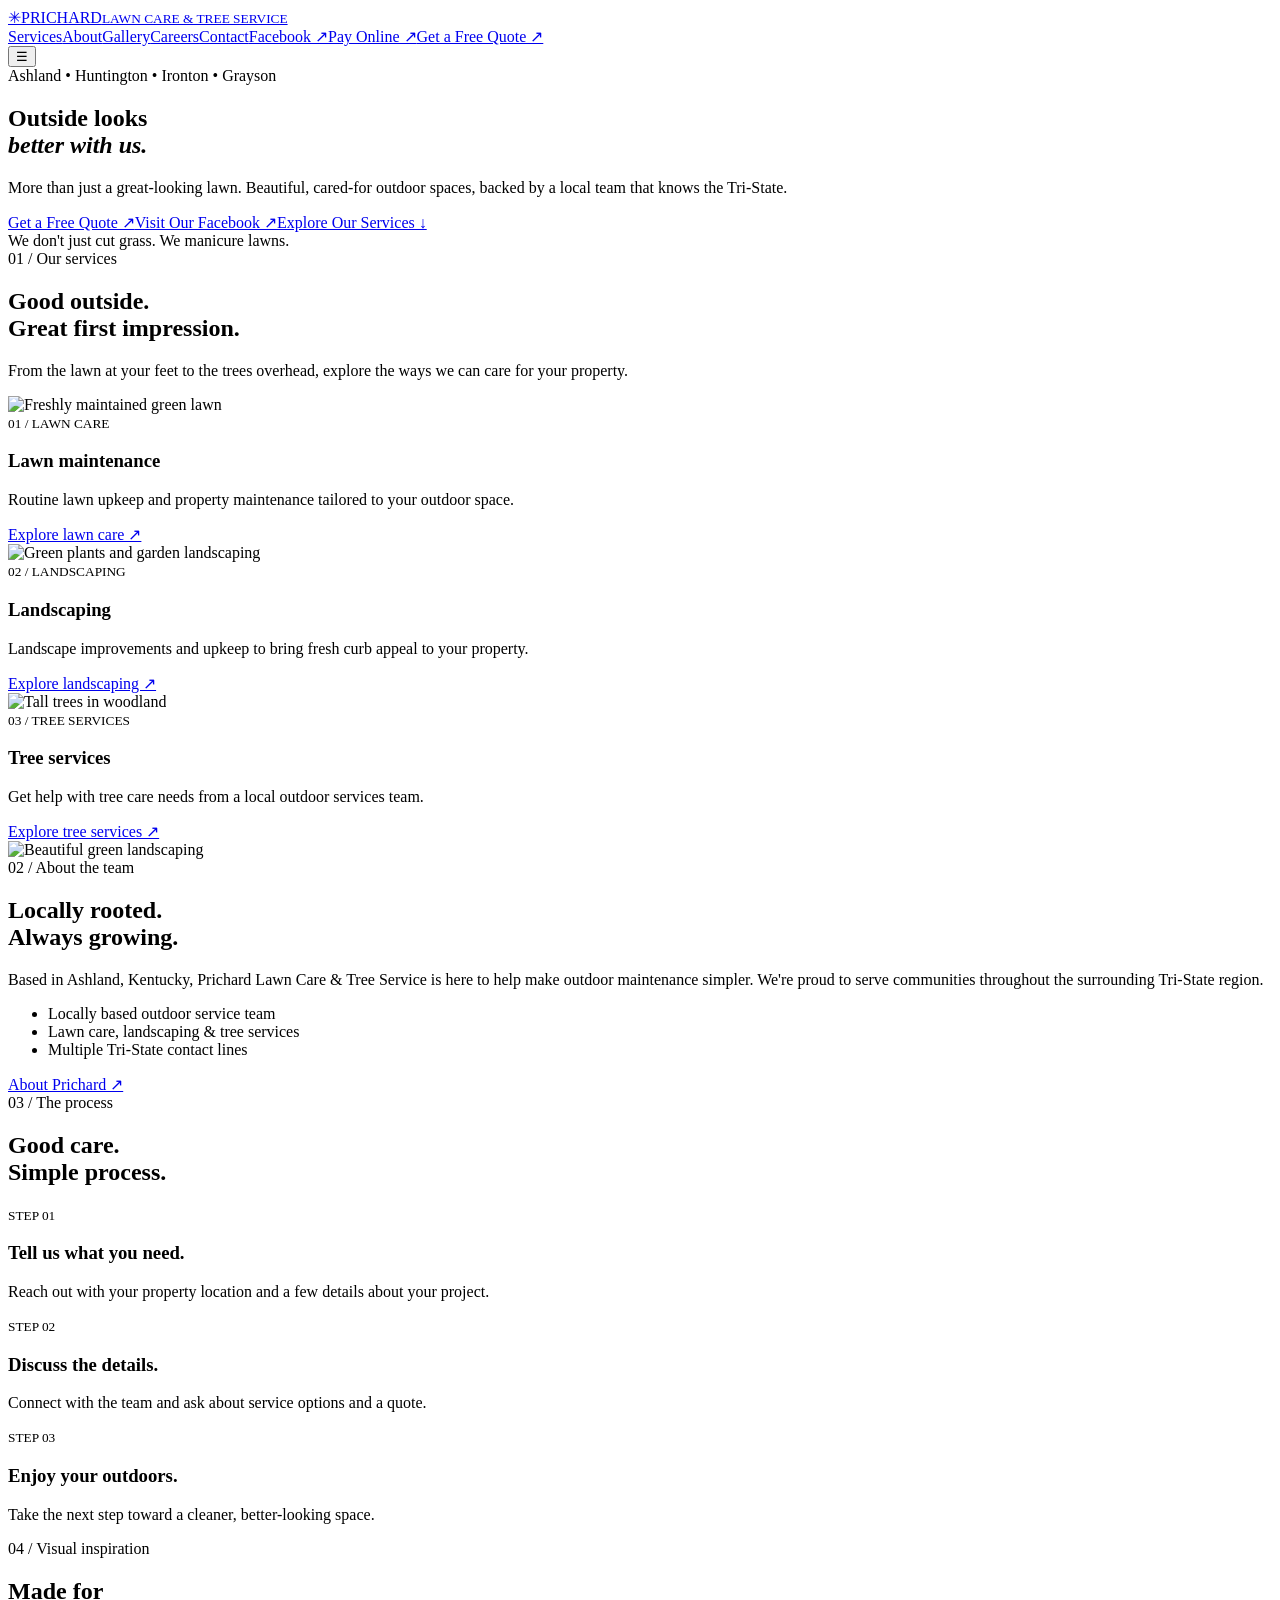
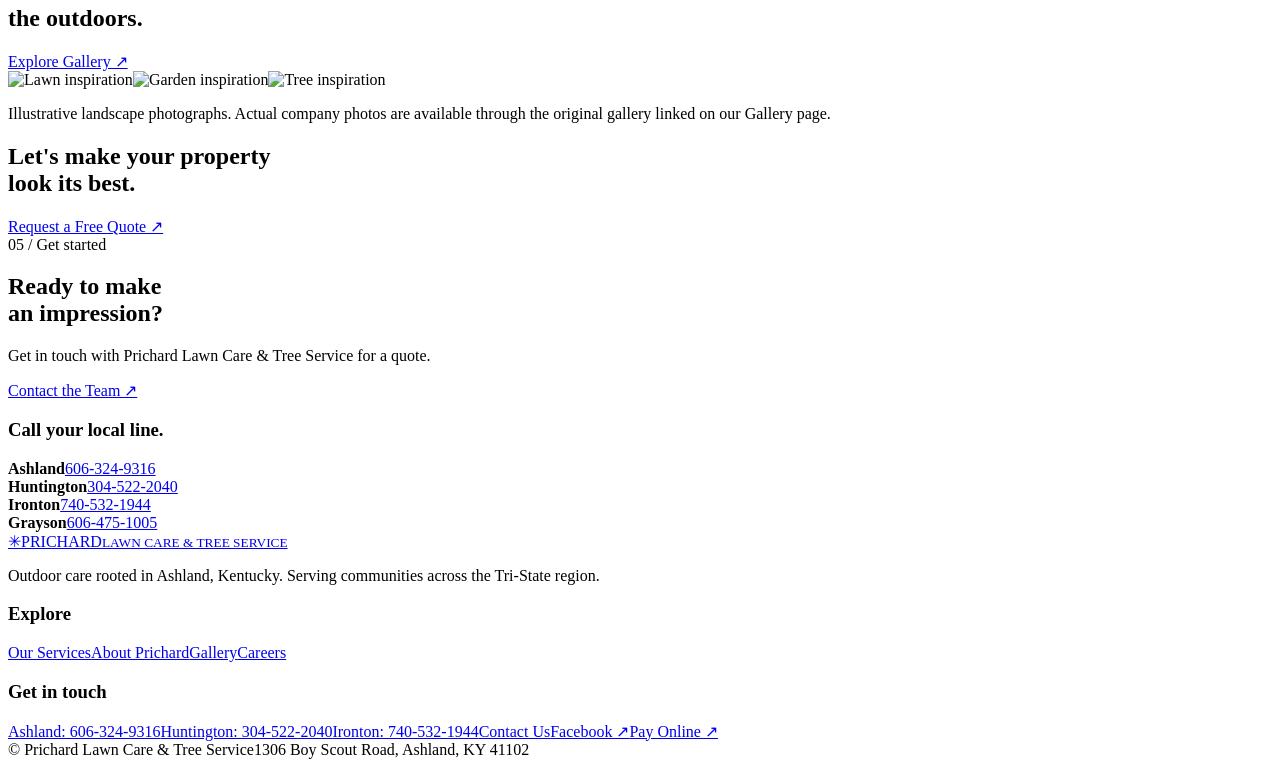
==== commit 9497523d: "Add official Facebook contact links to public/index.html" ====
--- a/public/index.html
+++ b/public/index.html
@@ -1 +1 @@
-<!doctype html><html lang="en"><head><meta charset="utf-8"><meta name="viewport" content="width=device-width,initial-scale=1"><meta name="theme-color" content="#142b1e"><meta name="description" content="Professional lawn maintenance, landscaping and tree services in Ashland Kentucky and the Tri-State"><title>Home | Prichard Lawn Care & Tree Service</title><link rel="stylesheet" href="/styles.css"><script defer src="/script.js"></script></head><body><header class="header"><div class="container nav-wrap"><a href="/" class="logo" aria-label="Prichard Lawn Care home"><span class="logo-mark">✳</span><span>PRICHARD<small>LAWN CARE & TREE SERVICE</small></span></a><nav class="nav" aria-label="Main navigation"><a href="/services/">Services</a><a href="/about/">About</a><a href="/gallery/">Gallery</a><a href="/careers/">Careers</a><a href="/contact/">Contact</a><a href="https://prichardlawncare.com/online-payment-1" target="_blank" rel="noopener noreferrer">Pay Online ↗</a><a class="btn" href="/contact/">Get a Free Quote ↗</a></nav><button class="menu-button" aria-label="Toggle menu" aria-expanded="false">☰</button></div></header><main><section class="hero"><div class="container hero-inner"><div class="eyebrow">Ashland • Huntington • Ironton • Grayson</div><h1>Outside looks<br><em>better with us.</em></h1><p>More than just a great-looking lawn. Beautiful, cared-for outdoor spaces, backed by a local team that knows the Tri-State.</p><div class="actions"><a class="btn" href="/contact/">Get a Free Quote ↗</a><a class="btn ghost" href="/services/">Explore Our Services ↓</a></div></div><div class="hero-strip"><div class="container">We don't just cut grass. We manicure lawns.</div></div></section><section class="section"><div class="container"><div class="section-heading"><div><div class="eyebrow">01 / Our services</div><h2>Good outside.<br>Great first impression.</h2></div><p>From the lawn at your feet to the trees overhead, explore the ways we can care for your property.</p></div><div class="grid-3"><article class="tile"><img loading="lazy" src="https://images.unsplash.com/photo-1599629954294-14df9b93d4b5?auto=format&fit=crop&w=1000&q=80" alt="Freshly maintained green lawn"><div class="tile-content"><small>01 / LAWN CARE</small><h3>Lawn maintenance</h3><p>Routine lawn upkeep and property maintenance tailored to your outdoor space.</p><a class="text-link" href="/services/#lawn">Explore lawn care ↗</a></div></article><article class="tile"><img loading="lazy" src="https://images.unsplash.com/photo-1416879595882-3373a0480b5b?auto=format&fit=crop&w=1000&q=80" alt="Green plants and garden landscaping"><div class="tile-content"><small>02 / LANDSCAPING</small><h3>Landscaping</h3><p>Landscape improvements and upkeep to bring fresh curb appeal to your property.</p><a class="text-link" href="/services/#landscaping">Explore landscaping ↗</a></div></article><article class="tile"><img loading="lazy" src="https://images.unsplash.com/photo-1448375240586-882707db888b?auto=format&fit=crop&w=1000&q=80" alt="Tall trees in woodland"><div class="tile-content"><small>03 / TREE SERVICES</small><h3>Tree services</h3><p>Get help with tree care needs from a local outdoor services team.</p><a class="text-link" href="/services/#trees">Explore tree services ↗</a></div></article></div></div></section><section class="section forest"><div class="container split"><img src="https://images.unsplash.com/photo-1416879595882-3373a0480b5b?auto=format&fit=crop&w=1000&q=80" loading="lazy" alt="Beautiful green landscaping"><div><div class="eyebrow">02 / About the team</div><h2>Locally rooted.<br>Always growing.</h2><p>Based in Ashland, Kentucky, Prichard Lawn Care & Tree Service is here to help make outdoor maintenance simpler. We're proud to serve communities throughout the surrounding Tri-State region.</p><ul class="checklist"><li>Locally based outdoor service team</li><li>Lawn care, landscaping & tree services</li><li>Multiple Tri-State contact lines</li></ul><a class="btn" href="/about/">About Prichard ↗</a></div></div></section><section class="section soft"><div class="container"><div class="section-heading"><div><div class="eyebrow">03 / The process</div><h2>Good care.<br>Simple process.</h2></div></div><div class="steps"><div class="step"><small>STEP 01</small><h3>Tell us what you need.</h3><p>Reach out with your property location and a few details about your project.</p></div><div class="step"><small>STEP 02</small><h3>Discuss the details.</h3><p>Connect with the team and ask about service options and a quote.</p></div><div class="step"><small>STEP 03</small><h3>Enjoy your outdoors.</h3><p>Take the next step toward a cleaner, better-looking space.</p></div></div></div></section><section class="section"><div class="container"><div class="section-heading"><div><div class="eyebrow">04 / Visual inspiration</div><h2>Made for<br>the outdoors.</h2></div><a class="btn dark" href="/gallery/">Explore Gallery ↗</a></div><div class="gallery"><img src="https://images.unsplash.com/photo-1599629954294-14df9b93d4b5?auto=format&fit=crop&w=1000&q=80" loading="lazy" alt="Lawn inspiration"><img src="https://images.unsplash.com/photo-1483794344563-d27a8d18014e?auto=format&fit=crop&w=1000&q=80" loading="lazy" alt="Garden inspiration"><img src="https://images.unsplash.com/photo-1448375240586-882707db888b?auto=format&fit=crop&w=1000&q=80" loading="lazy" alt="Tree inspiration"></div><p class="fine">Illustrative landscape photographs. Actual company photos are available through the original gallery linked on our Gallery page.</p></div></section><section class="band"><div class="container"><h2>Let's make your property<br>look its best.</h2><a class="btn dark" href="/contact/">Request a Free Quote ↗</a></div></section><section class="section"><div class="container two-col"><div><div class="eyebrow">05 / Get started</div><h2>Ready to make<br>an impression?</h2><p class="body-copy">Get in touch with Prichard Lawn Care & Tree Service for a quote.</p><a class="btn dark" href="/contact/">Contact the Team ↗</a></div><div class="panel"><h3>Call your local line.</h3><div class="contact-row"><b>Ashland</b><a href="tel:+16063249316">606-324-9316</a></div><div class="contact-row"><b>Huntington</b><a href="tel:+13045222040">304-522-2040</a></div><div class="contact-row"><b>Ironton</b><a href="tel:+17405321944">740-532-1944</a></div><div class="contact-row"><b>Grayson</b><a href="tel:+16064751005">606-475-1005</a></div></div></div></section></main><footer class="footer"><div class="container"><div class="foot-grid"><div><a href="/" class="logo"><span class="logo-mark">✳</span><span>PRICHARD<small>LAWN CARE & TREE SERVICE</small></span></a><p>Outdoor care rooted in Ashland, Kentucky. Serving communities across the Tri-State region.</p></div><div><h3>Explore</h3><div class="foot-links"><a href="/services/">Our Services</a><a href="/about/">About Prichard</a><a href="/gallery/">Gallery</a><a href="/careers/">Careers</a></div></div><div><h3>Get in touch</h3><div class="foot-links"><a href="tel:+16063249316">Ashland: 606-324-9316</a><a href="tel:+13045222040">Huntington: 304-522-2040</a><a href="tel:+17405321944">Ironton: 740-532-1944</a><a href="/contact/">Contact Us</a><a href="https://prichardlawncare.com/online-payment-1">Pay Online ↗</a></div></div></div><div class="foot-bottom"><span>© <span data-year></span> Prichard Lawn Care & Tree Service</span><span>1306 Boy Scout Road, Ashland, KY 41102</span></div></div></footer></body></html>+<!doctype html><html lang="en"><head><meta charset="utf-8"><meta name="viewport" content="width=device-width,initial-scale=1"><meta name="theme-color" content="#142b1e"><meta name="description" content="Professional lawn maintenance, landscaping and tree services in Ashland Kentucky and the Tri-State"><title>Home | Prichard Lawn Care & Tree Service</title><link rel="stylesheet" href="/styles.css"><script defer src="/script.js"></script></head><body><header class="header"><div class="container nav-wrap"><a href="/" class="logo" aria-label="Prichard Lawn Care home"><span class="logo-mark">✳</span><span>PRICHARD<small>LAWN CARE & TREE SERVICE</small></span></a><nav class="nav" aria-label="Main navigation"><a href="/services/">Services</a><a href="/about/">About</a><a href="/gallery/">Gallery</a><a href="/careers/">Careers</a><a href="/contact/">Contact</a><a href="https://www.facebook.com/prichardlawnandtreeservice/" target="_blank" rel="noopener noreferrer">Facebook ↗</a><a href="https://prichardlawncare.com/online-payment-1" target="_blank" rel="noopener noreferrer">Pay Online ↗</a><a class="btn" href="/contact/">Get a Free Quote ↗</a></nav><button class="menu-button" aria-label="Toggle menu" aria-expanded="false">☰</button></div></header><main><section class="hero"><div class="container hero-inner"><div class="eyebrow">Ashland • Huntington • Ironton • Grayson</div><h1>Outside looks<br><em>better with us.</em></h1><p>More than just a great-looking lawn. Beautiful, cared-for outdoor spaces, backed by a local team that knows the Tri-State.</p><div class="actions"><a class="btn" href="/contact/">Get a Free Quote ↗</a><a class="btn ghost" href="https://www.facebook.com/prichardlawnandtreeservice/" target="_blank" rel="noopener noreferrer">Visit Our Facebook ↗</a><a class="btn ghost" href="/services/">Explore Our Services ↓</a></div></div><div class="hero-strip"><div class="container">We don't just cut grass. We manicure lawns.</div></div></section><section class="section"><div class="container"><div class="section-heading"><div><div class="eyebrow">01 / Our services</div><h2>Good outside.<br>Great first impression.</h2></div><p>From the lawn at your feet to the trees overhead, explore the ways we can care for your property.</p></div><div class="grid-3"><article class="tile"><img loading="lazy" src="https://images.unsplash.com/photo-1599629954294-14df9b93d4b5?auto=format&fit=crop&w=1000&q=80" alt="Freshly maintained green lawn"><div class="tile-content"><small>01 / LAWN CARE</small><h3>Lawn maintenance</h3><p>Routine lawn upkeep and property maintenance tailored to your outdoor space.</p><a class="text-link" href="/services/#lawn">Explore lawn care ↗</a></div></article><article class="tile"><img loading="lazy" src="https://images.unsplash.com/photo-1416879595882-3373a0480b5b?auto=format&fit=crop&w=1000&q=80" alt="Green plants and garden landscaping"><div class="tile-content"><small>02 / LANDSCAPING</small><h3>Landscaping</h3><p>Landscape improvements and upkeep to bring fresh curb appeal to your property.</p><a class="text-link" href="/services/#landscaping">Explore landscaping ↗</a></div></article><article class="tile"><img loading="lazy" src="https://images.unsplash.com/photo-1448375240586-882707db888b?auto=format&fit=crop&w=1000&q=80" alt="Tall trees in woodland"><div class="tile-content"><small>03 / TREE SERVICES</small><h3>Tree services</h3><p>Get help with tree care needs from a local outdoor services team.</p><a class="text-link" href="/services/#trees">Explore tree services ↗</a></div></article></div></div></section><section class="section forest"><div class="container split"><img src="https://images.unsplash.com/photo-1416879595882-3373a0480b5b?auto=format&fit=crop&w=1000&q=80" loading="lazy" alt="Beautiful green landscaping"><div><div class="eyebrow">02 / About the team</div><h2>Locally rooted.<br>Always growing.</h2><p>Based in Ashland, Kentucky, Prichard Lawn Care & Tree Service is here to help make outdoor maintenance simpler. We're proud to serve communities throughout the surrounding Tri-State region.</p><ul class="checklist"><li>Locally based outdoor service team</li><li>Lawn care, landscaping & tree services</li><li>Multiple Tri-State contact lines</li></ul><a class="btn" href="/about/">About Prichard ↗</a></div></div></section><section class="section soft"><div class="container"><div class="section-heading"><div><div class="eyebrow">03 / The process</div><h2>Good care.<br>Simple process.</h2></div></div><div class="steps"><div class="step"><small>STEP 01</small><h3>Tell us what you need.</h3><p>Reach out with your property location and a few details about your project.</p></div><div class="step"><small>STEP 02</small><h3>Discuss the details.</h3><p>Connect with the team and ask about service options and a quote.</p></div><div class="step"><small>STEP 03</small><h3>Enjoy your outdoors.</h3><p>Take the next step toward a cleaner, better-looking space.</p></div></div></div></section><section class="section"><div class="container"><div class="section-heading"><div><div class="eyebrow">04 / Visual inspiration</div><h2>Made for<br>the outdoors.</h2></div><a class="btn dark" href="/gallery/">Explore Gallery ↗</a></div><div class="gallery"><img src="https://images.unsplash.com/photo-1599629954294-14df9b93d4b5?auto=format&fit=crop&w=1000&q=80" loading="lazy" alt="Lawn inspiration"><img src="https://images.unsplash.com/photo-1483794344563-d27a8d18014e?auto=format&fit=crop&w=1000&q=80" loading="lazy" alt="Garden inspiration"><img src="https://images.unsplash.com/photo-1448375240586-882707db888b?auto=format&fit=crop&w=1000&q=80" loading="lazy" alt="Tree inspiration"></div><p class="fine">Illustrative landscape photographs. Actual company photos are available through the original gallery linked on our Gallery page.</p></div></section><section class="band"><div class="container"><h2>Let's make your property<br>look its best.</h2><a class="btn dark" href="/contact/">Request a Free Quote ↗</a></div></section><section class="section"><div class="container two-col"><div><div class="eyebrow">05 / Get started</div><h2>Ready to make<br>an impression?</h2><p class="body-copy">Get in touch with Prichard Lawn Care & Tree Service for a quote.</p><a class="btn dark" href="/contact/">Contact the Team ↗</a></div><div class="panel"><h3>Call your local line.</h3><div class="contact-row"><b>Ashland</b><a href="tel:+16063249316">606-324-9316</a></div><div class="contact-row"><b>Huntington</b><a href="tel:+13045222040">304-522-2040</a></div><div class="contact-row"><b>Ironton</b><a href="tel:+17405321944">740-532-1944</a></div><div class="contact-row"><b>Grayson</b><a href="tel:+16064751005">606-475-1005</a></div></div></div></section></main><footer class="footer"><div class="container"><div class="foot-grid"><div><a href="/" class="logo"><span class="logo-mark">✳</span><span>PRICHARD<small>LAWN CARE & TREE SERVICE</small></span></a><p>Outdoor care rooted in Ashland, Kentucky. Serving communities across the Tri-State region.</p></div><div><h3>Explore</h3><div class="foot-links"><a href="/services/">Our Services</a><a href="/about/">About Prichard</a><a href="/gallery/">Gallery</a><a href="/careers/">Careers</a></div></div><div><h3>Get in touch</h3><div class="foot-links"><a href="tel:+16063249316">Ashland: 606-324-9316</a><a href="tel:+13045222040">Huntington: 304-522-2040</a><a href="tel:+17405321944">Ironton: 740-532-1944</a><a href="/contact/">Contact Us</a><a href="https://www.facebook.com/prichardlawnandtreeservice/" target="_blank" rel="noopener noreferrer">Facebook ↗</a><a href="https://prichardlawncare.com/online-payment-1">Pay Online ↗</a></div></div></div><div class="foot-bottom"><span>© <span data-year></span> Prichard Lawn Care & Tree Service</span><span>1306 Boy Scout Road, Ashland, KY 41102</span></div></div></footer></body></html>
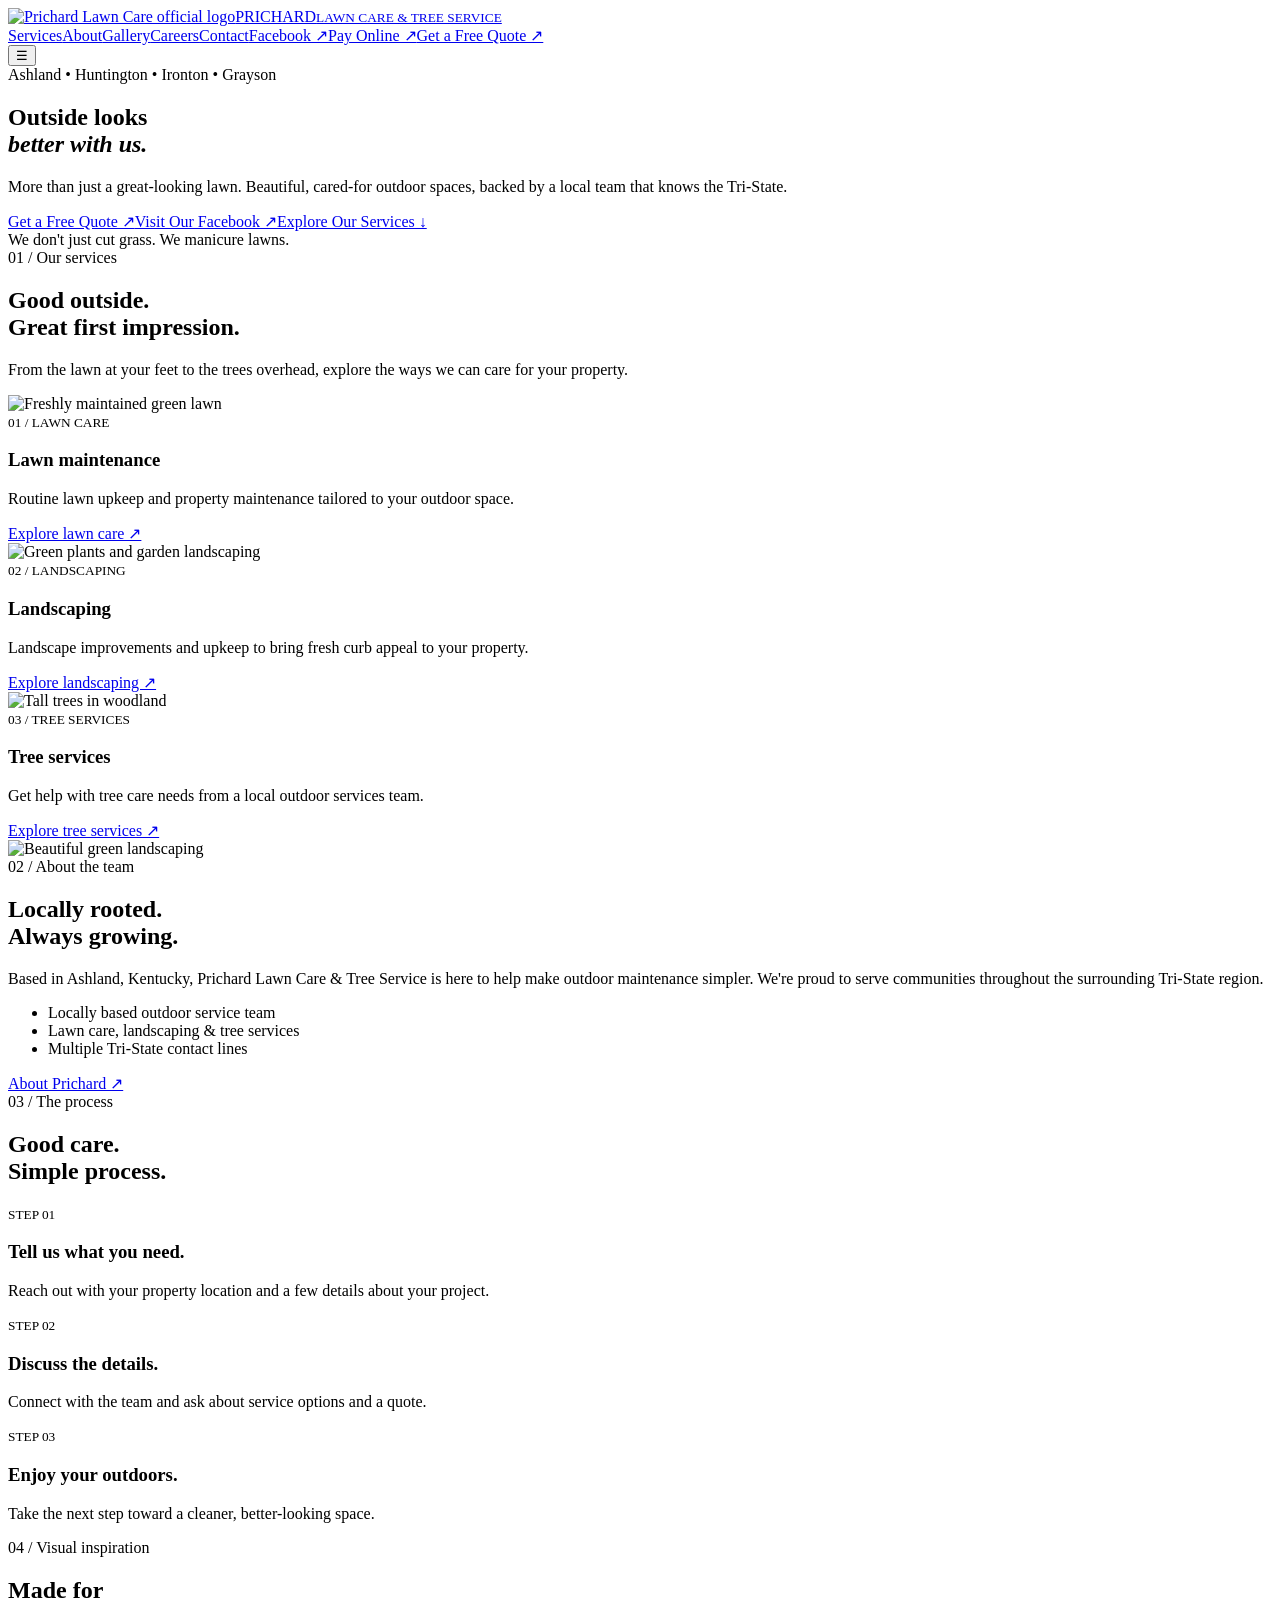
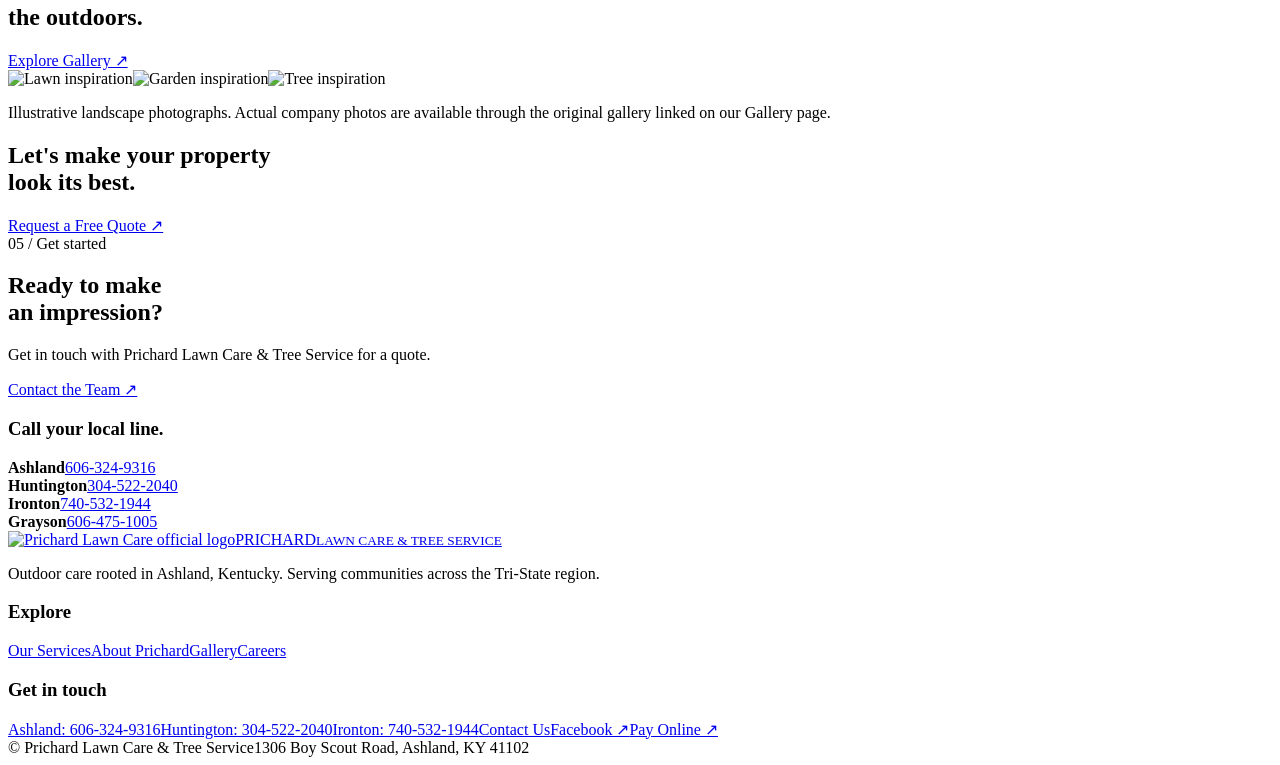
==== commit c5d938c2: "Use provided branding and local assets, add onsite careers and inquiries, direct payment links" ====
--- a/public/index.html
+++ b/public/index.html
@@ -1 +1 @@
-<!doctype html><html lang="en"><head><meta charset="utf-8"><meta name="viewport" content="width=device-width,initial-scale=1"><meta name="theme-color" content="#142b1e"><meta name="description" content="Professional lawn maintenance, landscaping and tree services in Ashland Kentucky and the Tri-State"><title>Home | Prichard Lawn Care & Tree Service</title><link rel="stylesheet" href="/styles.css"><script defer src="/script.js"></script></head><body><header class="header"><div class="container nav-wrap"><a href="/" class="logo" aria-label="Prichard Lawn Care home"><span class="logo-mark">✳</span><span>PRICHARD<small>LAWN CARE & TREE SERVICE</small></span></a><nav class="nav" aria-label="Main navigation"><a href="/services/">Services</a><a href="/about/">About</a><a href="/gallery/">Gallery</a><a href="/careers/">Careers</a><a href="/contact/">Contact</a><a href="https://www.facebook.com/prichardlawnandtreeservice/" target="_blank" rel="noopener noreferrer">Facebook ↗</a><a href="https://prichardlawncare.com/online-payment-1" target="_blank" rel="noopener noreferrer">Pay Online ↗</a><a class="btn" href="/contact/">Get a Free Quote ↗</a></nav><button class="menu-button" aria-label="Toggle menu" aria-expanded="false">☰</button></div></header><main><section class="hero"><div class="container hero-inner"><div class="eyebrow">Ashland • Huntington • Ironton • Grayson</div><h1>Outside looks<br><em>better with us.</em></h1><p>More than just a great-looking lawn. Beautiful, cared-for outdoor spaces, backed by a local team that knows the Tri-State.</p><div class="actions"><a class="btn" href="/contact/">Get a Free Quote ↗</a><a class="btn ghost" href="https://www.facebook.com/prichardlawnandtreeservice/" target="_blank" rel="noopener noreferrer">Visit Our Facebook ↗</a><a class="btn ghost" href="/services/">Explore Our Services ↓</a></div></div><div class="hero-strip"><div class="container">We don't just cut grass. We manicure lawns.</div></div></section><section class="section"><div class="container"><div class="section-heading"><div><div class="eyebrow">01 / Our services</div><h2>Good outside.<br>Great first impression.</h2></div><p>From the lawn at your feet to the trees overhead, explore the ways we can care for your property.</p></div><div class="grid-3"><article class="tile"><img loading="lazy" src="https://images.unsplash.com/photo-1599629954294-14df9b93d4b5?auto=format&fit=crop&w=1000&q=80" alt="Freshly maintained green lawn"><div class="tile-content"><small>01 / LAWN CARE</small><h3>Lawn maintenance</h3><p>Routine lawn upkeep and property maintenance tailored to your outdoor space.</p><a class="text-link" href="/services/#lawn">Explore lawn care ↗</a></div></article><article class="tile"><img loading="lazy" src="https://images.unsplash.com/photo-1416879595882-3373a0480b5b?auto=format&fit=crop&w=1000&q=80" alt="Green plants and garden landscaping"><div class="tile-content"><small>02 / LANDSCAPING</small><h3>Landscaping</h3><p>Landscape improvements and upkeep to bring fresh curb appeal to your property.</p><a class="text-link" href="/services/#landscaping">Explore landscaping ↗</a></div></article><article class="tile"><img loading="lazy" src="https://images.unsplash.com/photo-1448375240586-882707db888b?auto=format&fit=crop&w=1000&q=80" alt="Tall trees in woodland"><div class="tile-content"><small>03 / TREE SERVICES</small><h3>Tree services</h3><p>Get help with tree care needs from a local outdoor services team.</p><a class="text-link" href="/services/#trees">Explore tree services ↗</a></div></article></div></div></section><section class="section forest"><div class="container split"><img src="https://images.unsplash.com/photo-1416879595882-3373a0480b5b?auto=format&fit=crop&w=1000&q=80" loading="lazy" alt="Beautiful green landscaping"><div><div class="eyebrow">02 / About the team</div><h2>Locally rooted.<br>Always growing.</h2><p>Based in Ashland, Kentucky, Prichard Lawn Care & Tree Service is here to help make outdoor maintenance simpler. We're proud to serve communities throughout the surrounding Tri-State region.</p><ul class="checklist"><li>Locally based outdoor service team</li><li>Lawn care, landscaping & tree services</li><li>Multiple Tri-State contact lines</li></ul><a class="btn" href="/about/">About Prichard ↗</a></div></div></section><section class="section soft"><div class="container"><div class="section-heading"><div><div class="eyebrow">03 / The process</div><h2>Good care.<br>Simple process.</h2></div></div><div class="steps"><div class="step"><small>STEP 01</small><h3>Tell us what you need.</h3><p>Reach out with your property location and a few details about your project.</p></div><div class="step"><small>STEP 02</small><h3>Discuss the details.</h3><p>Connect with the team and ask about service options and a quote.</p></div><div class="step"><small>STEP 03</small><h3>Enjoy your outdoors.</h3><p>Take the next step toward a cleaner, better-looking space.</p></div></div></div></section><section class="section"><div class="container"><div class="section-heading"><div><div class="eyebrow">04 / Visual inspiration</div><h2>Made for<br>the outdoors.</h2></div><a class="btn dark" href="/gallery/">Explore Gallery ↗</a></div><div class="gallery"><img src="https://images.unsplash.com/photo-1599629954294-14df9b93d4b5?auto=format&fit=crop&w=1000&q=80" loading="lazy" alt="Lawn inspiration"><img src="https://images.unsplash.com/photo-1483794344563-d27a8d18014e?auto=format&fit=crop&w=1000&q=80" loading="lazy" alt="Garden inspiration"><img src="https://images.unsplash.com/photo-1448375240586-882707db888b?auto=format&fit=crop&w=1000&q=80" loading="lazy" alt="Tree inspiration"></div><p class="fine">Illustrative landscape photographs. Actual company photos are available through the original gallery linked on our Gallery page.</p></div></section><section class="band"><div class="container"><h2>Let's make your property<br>look its best.</h2><a class="btn dark" href="/contact/">Request a Free Quote ↗</a></div></section><section class="section"><div class="container two-col"><div><div class="eyebrow">05 / Get started</div><h2>Ready to make<br>an impression?</h2><p class="body-copy">Get in touch with Prichard Lawn Care & Tree Service for a quote.</p><a class="btn dark" href="/contact/">Contact the Team ↗</a></div><div class="panel"><h3>Call your local line.</h3><div class="contact-row"><b>Ashland</b><a href="tel:+16063249316">606-324-9316</a></div><div class="contact-row"><b>Huntington</b><a href="tel:+13045222040">304-522-2040</a></div><div class="contact-row"><b>Ironton</b><a href="tel:+17405321944">740-532-1944</a></div><div class="contact-row"><b>Grayson</b><a href="tel:+16064751005">606-475-1005</a></div></div></div></section></main><footer class="footer"><div class="container"><div class="foot-grid"><div><a href="/" class="logo"><span class="logo-mark">✳</span><span>PRICHARD<small>LAWN CARE & TREE SERVICE</small></span></a><p>Outdoor care rooted in Ashland, Kentucky. Serving communities across the Tri-State region.</p></div><div><h3>Explore</h3><div class="foot-links"><a href="/services/">Our Services</a><a href="/about/">About Prichard</a><a href="/gallery/">Gallery</a><a href="/careers/">Careers</a></div></div><div><h3>Get in touch</h3><div class="foot-links"><a href="tel:+16063249316">Ashland: 606-324-9316</a><a href="tel:+13045222040">Huntington: 304-522-2040</a><a href="tel:+17405321944">Ironton: 740-532-1944</a><a href="/contact/">Contact Us</a><a href="https://www.facebook.com/prichardlawnandtreeservice/" target="_blank" rel="noopener noreferrer">Facebook ↗</a><a href="https://prichardlawncare.com/online-payment-1">Pay Online ↗</a></div></div></div><div class="foot-bottom"><span>© <span data-year></span> Prichard Lawn Care & Tree Service</span><span>1306 Boy Scout Road, Ashland, KY 41102</span></div></div></footer></body></html>+<!doctype html><html lang="en"><head><meta charset="utf-8"><meta name="viewport" content="width=device-width,initial-scale=1"><meta name="theme-color" content="#142b1e"><meta name="description" content="Professional lawn maintenance, landscaping and tree services in Ashland Kentucky and the Tri-State"><title>Home | Prichard Lawn Care & Tree Service</title><link rel="stylesheet" href="/styles.css"><script defer src="/script.js"></script></head><body><header class="header"><div class="container nav-wrap"><a href="/" class="logo" aria-label="Prichard Lawn Care home"><img class="logo-photo" src="/669825443_1643531261107528_2849856741215872887_n.jpg" alt="Prichard Lawn Care official logo"><span>PRICHARD<small>LAWN CARE & TREE SERVICE</small></span></a><nav class="nav" aria-label="Main navigation"><a href="/services/">Services</a><a href="/about/">About</a><a href="/gallery/">Gallery</a><a href="/careers/">Careers</a><a href="/contact/">Contact</a><a href="https://www.facebook.com/prichardlawnandtreeservice/" target="_blank" rel="noopener noreferrer">Facebook ↗</a><a href="https://swipesimple.com/links/lnk_03edea18f3d03eb72ffe27e6e9774084" target="_blank" rel="noopener noreferrer">Pay Online ↗</a><a class="btn" href="/contact/">Get a Free Quote ↗</a></nav><button class="menu-button" aria-label="Toggle menu" aria-expanded="false">☰</button></div></header><main><section class="hero"><div class="container hero-inner"><div class="eyebrow">Ashland • Huntington • Ironton • Grayson</div><h1>Outside looks<br><em>better with us.</em></h1><p>More than just a great-looking lawn. Beautiful, cared-for outdoor spaces, backed by a local team that knows the Tri-State.</p><div class="actions"><a class="btn" href="/contact/">Get a Free Quote ↗</a><a class="btn ghost" href="https://www.facebook.com/prichardlawnandtreeservice/" target="_blank" rel="noopener noreferrer">Visit Our Facebook ↗</a><a class="btn ghost" href="/services/">Explore Our Services ↓</a></div></div><div class="hero-strip"><div class="container">We don't just cut grass. We manicure lawns.</div></div></section><section class="section"><div class="container"><div class="section-heading"><div><div class="eyebrow">01 / Our services</div><h2>Good outside.<br>Great first impression.</h2></div><p>From the lawn at your feet to the trees overhead, explore the ways we can care for your property.</p></div><div class="grid-3"><article class="tile"><img loading="lazy" src="/image.png" alt="Freshly maintained green lawn"><div class="tile-content"><small>01 / LAWN CARE</small><h3>Lawn maintenance</h3><p>Routine lawn upkeep and property maintenance tailored to your outdoor space.</p><a class="text-link" href="/services/#lawn">Explore lawn care ↗</a></div></article><article class="tile"><img loading="lazy" src="/image.png" alt="Green plants and garden landscaping"><div class="tile-content"><small>02 / LANDSCAPING</small><h3>Landscaping</h3><p>Landscape improvements and upkeep to bring fresh curb appeal to your property.</p><a class="text-link" href="/services/#landscaping">Explore landscaping ↗</a></div></article><article class="tile"><img loading="lazy" src="/image.png" alt="Tall trees in woodland"><div class="tile-content"><small>03 / TREE SERVICES</small><h3>Tree services</h3><p>Get help with tree care needs from a local outdoor services team.</p><a class="text-link" href="/services/#trees">Explore tree services ↗</a></div></article></div></div></section><section class="section forest"><div class="container split"><img src="/image.png" loading="lazy" alt="Beautiful green landscaping"><div><div class="eyebrow">02 / About the team</div><h2>Locally rooted.<br>Always growing.</h2><p>Based in Ashland, Kentucky, Prichard Lawn Care & Tree Service is here to help make outdoor maintenance simpler. We're proud to serve communities throughout the surrounding Tri-State region.</p><ul class="checklist"><li>Locally based outdoor service team</li><li>Lawn care, landscaping & tree services</li><li>Multiple Tri-State contact lines</li></ul><a class="btn" href="/about/">About Prichard ↗</a></div></div></section><section class="section soft"><div class="container"><div class="section-heading"><div><div class="eyebrow">03 / The process</div><h2>Good care.<br>Simple process.</h2></div></div><div class="steps"><div class="step"><small>STEP 01</small><h3>Tell us what you need.</h3><p>Reach out with your property location and a few details about your project.</p></div><div class="step"><small>STEP 02</small><h3>Discuss the details.</h3><p>Connect with the team and ask about service options and a quote.</p></div><div class="step"><small>STEP 03</small><h3>Enjoy your outdoors.</h3><p>Take the next step toward a cleaner, better-looking space.</p></div></div></div></section><section class="section"><div class="container"><div class="section-heading"><div><div class="eyebrow">04 / Visual inspiration</div><h2>Made for<br>the outdoors.</h2></div><a class="btn dark" href="/gallery/">Explore Gallery ↗</a></div><div class="gallery"><img src="/image.png" loading="lazy" alt="Lawn inspiration"><img src="/image.png" loading="lazy" alt="Garden inspiration"><img src="/image.png" loading="lazy" alt="Tree inspiration"></div><p class="fine">Illustrative landscape photographs. Actual company photos are available through the original gallery linked on our Gallery page.</p></div></section><section class="band"><div class="container"><h2>Let's make your property<br>look its best.</h2><a class="btn dark" href="/contact/">Request a Free Quote ↗</a></div></section><section class="section"><div class="container two-col"><div><div class="eyebrow">05 / Get started</div><h2>Ready to make<br>an impression?</h2><p class="body-copy">Get in touch with Prichard Lawn Care & Tree Service for a quote.</p><a class="btn dark" href="/contact/">Contact the Team ↗</a></div><div class="panel"><h3>Call your local line.</h3><div class="contact-row"><b>Ashland</b><a href="tel:+16063249316">606-324-9316</a></div><div class="contact-row"><b>Huntington</b><a href="tel:+13045222040">304-522-2040</a></div><div class="contact-row"><b>Ironton</b><a href="tel:+17405321944">740-532-1944</a></div><div class="contact-row"><b>Grayson</b><a href="tel:+16064751005">606-475-1005</a></div></div></div></section></main><footer class="footer"><div class="container"><div class="foot-grid"><div><a href="/" class="logo"><img class="logo-photo" src="/669825443_1643531261107528_2849856741215872887_n.jpg" alt="Prichard Lawn Care official logo"><span>PRICHARD<small>LAWN CARE & TREE SERVICE</small></span></a><p>Outdoor care rooted in Ashland, Kentucky. Serving communities across the Tri-State region.</p></div><div><h3>Explore</h3><div class="foot-links"><a href="/services/">Our Services</a><a href="/about/">About Prichard</a><a href="/gallery/">Gallery</a><a href="/careers/">Careers</a></div></div><div><h3>Get in touch</h3><div class="foot-links"><a href="tel:+16063249316">Ashland: 606-324-9316</a><a href="tel:+13045222040">Huntington: 304-522-2040</a><a href="tel:+17405321944">Ironton: 740-532-1944</a><a href="/contact/">Contact Us</a><a href="https://www.facebook.com/prichardlawnandtreeservice/" target="_blank" rel="noopener noreferrer">Facebook ↗</a><a href="https://swipesimple.com/links/lnk_03edea18f3d03eb72ffe27e6e9774084">Pay Online ↗</a></div></div></div><div class="foot-bottom"><span>© <span data-year></span> Prichard Lawn Care & Tree Service</span><span>1306 Boy Scout Road, Ashland, KY 41102</span></div></div></footer></body></html>
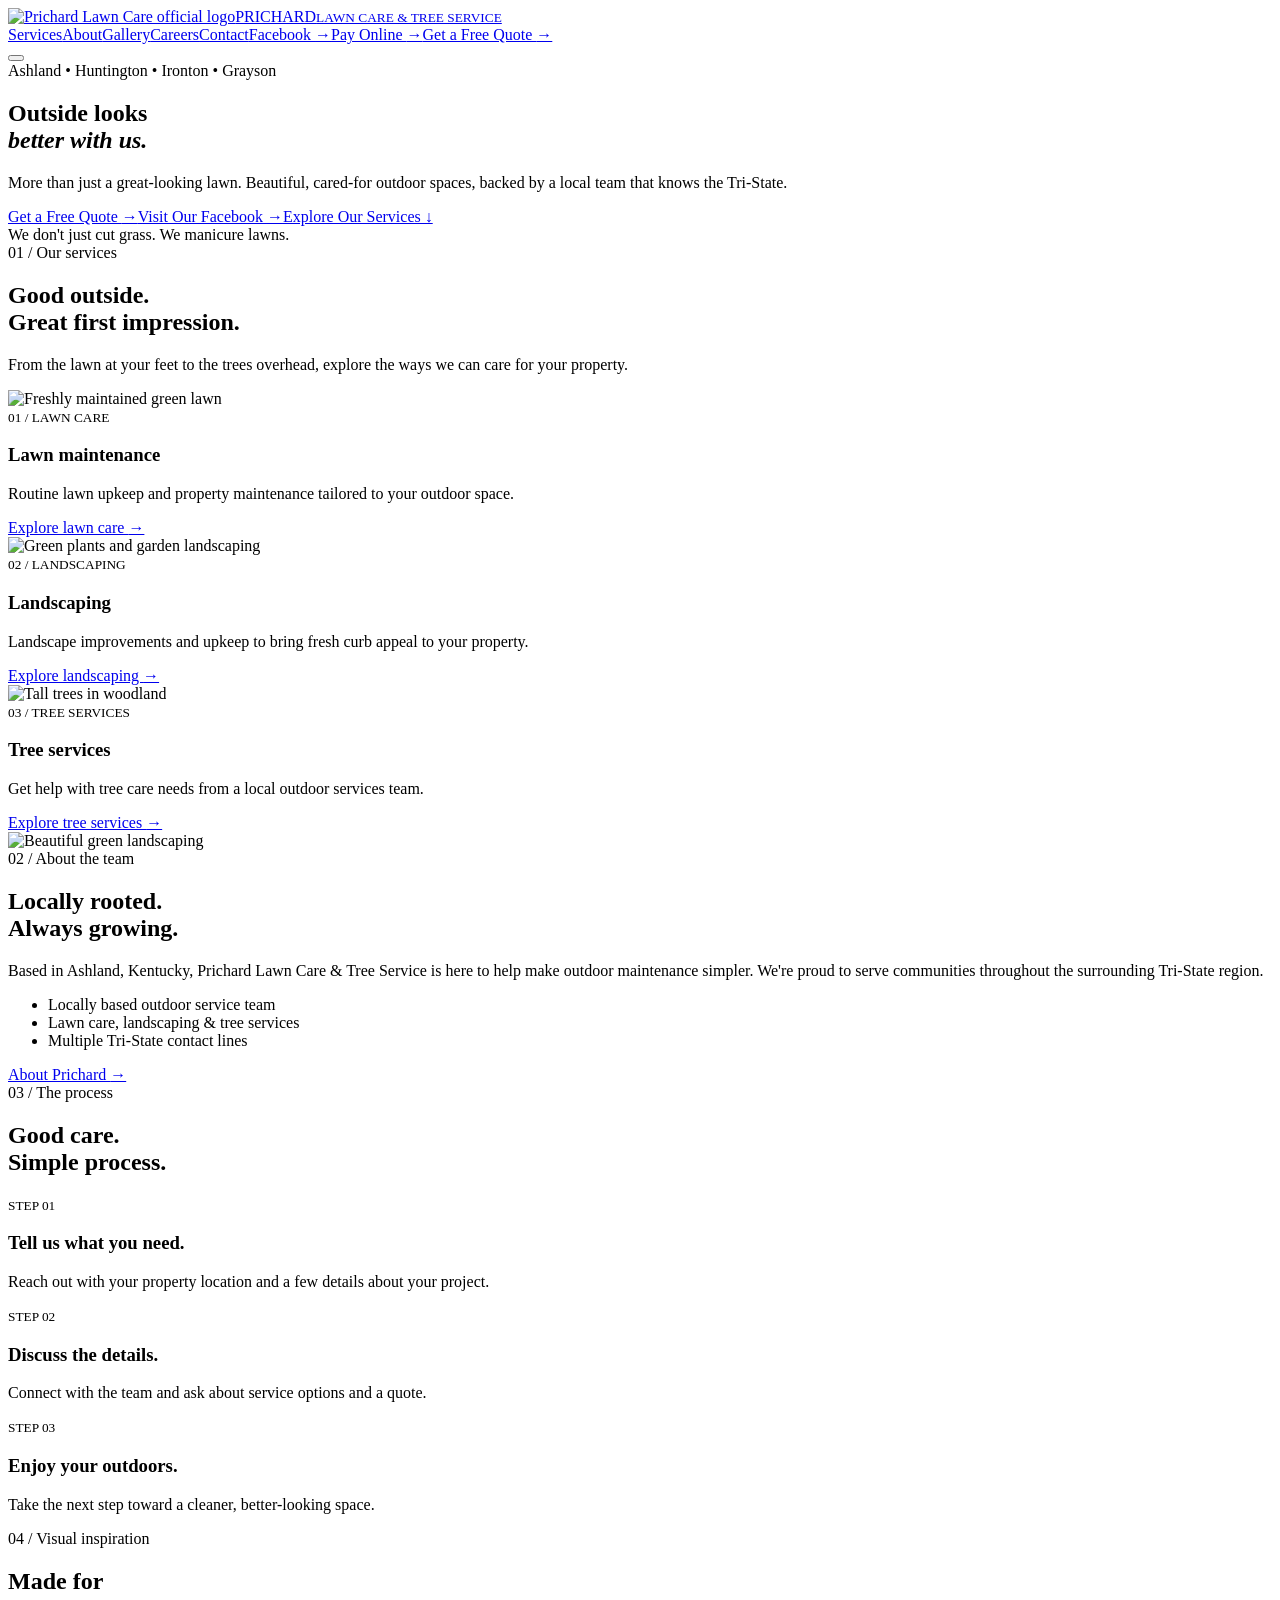
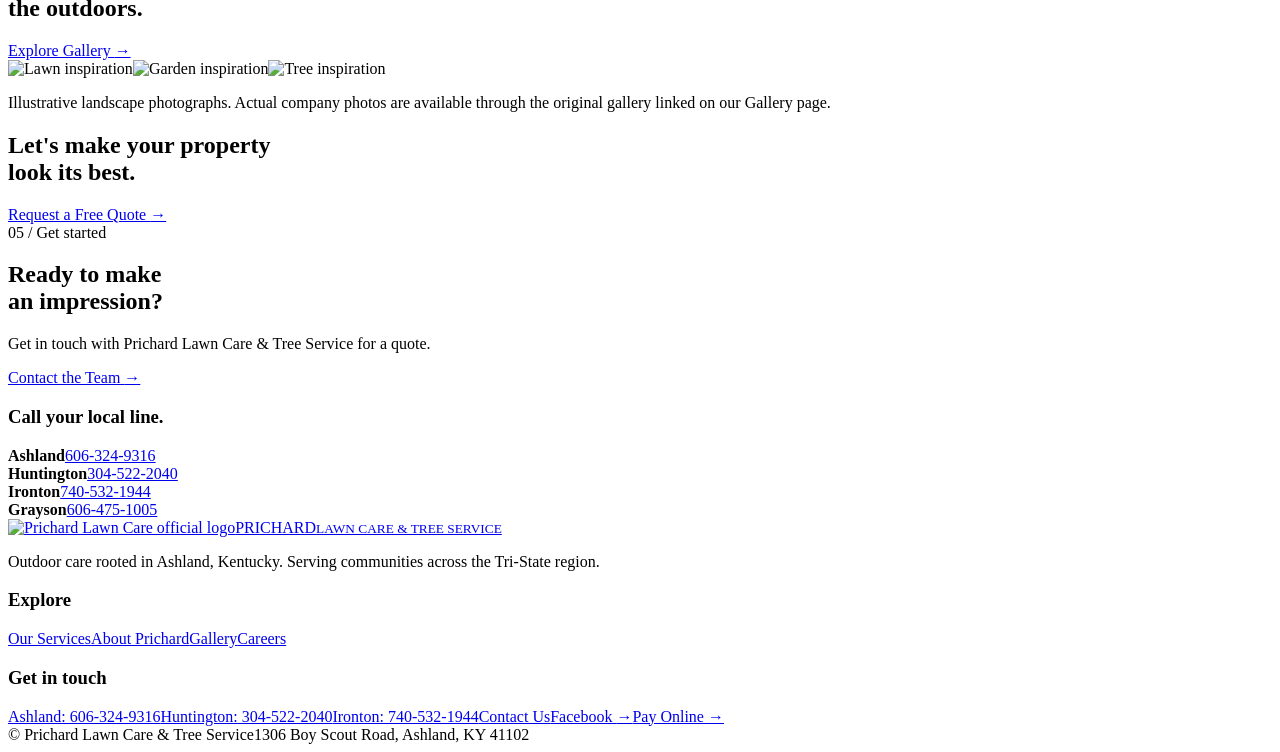
==== commit 2df09ca5: "Polish mobile UI and refresh copy in public/index.html" ====
--- a/public/index.html
+++ b/public/index.html
@@ -1 +1 @@
-<!doctype html><html lang="en"><head><meta charset="utf-8"><meta name="viewport" content="width=device-width,initial-scale=1"><meta name="theme-color" content="#142b1e"><meta name="description" content="Professional lawn maintenance, landscaping and tree services in Ashland Kentucky and the Tri-State"><title>Home | Prichard Lawn Care & Tree Service</title><link rel="stylesheet" href="/styles.css"><script defer src="/script.js"></script></head><body><header class="header"><div class="container nav-wrap"><a href="/" class="logo" aria-label="Prichard Lawn Care home"><img class="logo-photo" src="/669825443_1643531261107528_2849856741215872887_n.jpg" alt="Prichard Lawn Care official logo"><span>PRICHARD<small>LAWN CARE & TREE SERVICE</small></span></a><nav class="nav" aria-label="Main navigation"><a href="/services/">Services</a><a href="/about/">About</a><a href="/gallery/">Gallery</a><a href="/careers/">Careers</a><a href="/contact/">Contact</a><a href="https://www.facebook.com/prichardlawnandtreeservice/" target="_blank" rel="noopener noreferrer">Facebook ↗</a><a href="https://swipesimple.com/links/lnk_03edea18f3d03eb72ffe27e6e9774084" target="_blank" rel="noopener noreferrer">Pay Online ↗</a><a class="btn" href="/contact/">Get a Free Quote ↗</a></nav><button class="menu-button" aria-label="Toggle menu" aria-expanded="false">☰</button></div></header><main><section class="hero"><div class="container hero-inner"><div class="eyebrow">Ashland • Huntington • Ironton • Grayson</div><h1>Outside looks<br><em>better with us.</em></h1><p>More than just a great-looking lawn. Beautiful, cared-for outdoor spaces, backed by a local team that knows the Tri-State.</p><div class="actions"><a class="btn" href="/contact/">Get a Free Quote ↗</a><a class="btn ghost" href="https://www.facebook.com/prichardlawnandtreeservice/" target="_blank" rel="noopener noreferrer">Visit Our Facebook ↗</a><a class="btn ghost" href="/services/">Explore Our Services ↓</a></div></div><div class="hero-strip"><div class="container">We don't just cut grass. We manicure lawns.</div></div></section><section class="section"><div class="container"><div class="section-heading"><div><div class="eyebrow">01 / Our services</div><h2>Good outside.<br>Great first impression.</h2></div><p>From the lawn at your feet to the trees overhead, explore the ways we can care for your property.</p></div><div class="grid-3"><article class="tile"><img loading="lazy" src="/image.png" alt="Freshly maintained green lawn"><div class="tile-content"><small>01 / LAWN CARE</small><h3>Lawn maintenance</h3><p>Routine lawn upkeep and property maintenance tailored to your outdoor space.</p><a class="text-link" href="/services/#lawn">Explore lawn care ↗</a></div></article><article class="tile"><img loading="lazy" src="/image.png" alt="Green plants and garden landscaping"><div class="tile-content"><small>02 / LANDSCAPING</small><h3>Landscaping</h3><p>Landscape improvements and upkeep to bring fresh curb appeal to your property.</p><a class="text-link" href="/services/#landscaping">Explore landscaping ↗</a></div></article><article class="tile"><img loading="lazy" src="/image.png" alt="Tall trees in woodland"><div class="tile-content"><small>03 / TREE SERVICES</small><h3>Tree services</h3><p>Get help with tree care needs from a local outdoor services team.</p><a class="text-link" href="/services/#trees">Explore tree services ↗</a></div></article></div></div></section><section class="section forest"><div class="container split"><img src="/image.png" loading="lazy" alt="Beautiful green landscaping"><div><div class="eyebrow">02 / About the team</div><h2>Locally rooted.<br>Always growing.</h2><p>Based in Ashland, Kentucky, Prichard Lawn Care & Tree Service is here to help make outdoor maintenance simpler. We're proud to serve communities throughout the surrounding Tri-State region.</p><ul class="checklist"><li>Locally based outdoor service team</li><li>Lawn care, landscaping & tree services</li><li>Multiple Tri-State contact lines</li></ul><a class="btn" href="/about/">About Prichard ↗</a></div></div></section><section class="section soft"><div class="container"><div class="section-heading"><div><div class="eyebrow">03 / The process</div><h2>Good care.<br>Simple process.</h2></div></div><div class="steps"><div class="step"><small>STEP 01</small><h3>Tell us what you need.</h3><p>Reach out with your property location and a few details about your project.</p></div><div class="step"><small>STEP 02</small><h3>Discuss the details.</h3><p>Connect with the team and ask about service options and a quote.</p></div><div class="step"><small>STEP 03</small><h3>Enjoy your outdoors.</h3><p>Take the next step toward a cleaner, better-looking space.</p></div></div></div></section><section class="section"><div class="container"><div class="section-heading"><div><div class="eyebrow">04 / Visual inspiration</div><h2>Made for<br>the outdoors.</h2></div><a class="btn dark" href="/gallery/">Explore Gallery ↗</a></div><div class="gallery"><img src="/image.png" loading="lazy" alt="Lawn inspiration"><img src="/image.png" loading="lazy" alt="Garden inspiration"><img src="/image.png" loading="lazy" alt="Tree inspiration"></div><p class="fine">Illustrative landscape photographs. Actual company photos are available through the original gallery linked on our Gallery page.</p></div></section><section class="band"><div class="container"><h2>Let's make your property<br>look its best.</h2><a class="btn dark" href="/contact/">Request a Free Quote ↗</a></div></section><section class="section"><div class="container two-col"><div><div class="eyebrow">05 / Get started</div><h2>Ready to make<br>an impression?</h2><p class="body-copy">Get in touch with Prichard Lawn Care & Tree Service for a quote.</p><a class="btn dark" href="/contact/">Contact the Team ↗</a></div><div class="panel"><h3>Call your local line.</h3><div class="contact-row"><b>Ashland</b><a href="tel:+16063249316">606-324-9316</a></div><div class="contact-row"><b>Huntington</b><a href="tel:+13045222040">304-522-2040</a></div><div class="contact-row"><b>Ironton</b><a href="tel:+17405321944">740-532-1944</a></div><div class="contact-row"><b>Grayson</b><a href="tel:+16064751005">606-475-1005</a></div></div></div></section></main><footer class="footer"><div class="container"><div class="foot-grid"><div><a href="/" class="logo"><img class="logo-photo" src="/669825443_1643531261107528_2849856741215872887_n.jpg" alt="Prichard Lawn Care official logo"><span>PRICHARD<small>LAWN CARE & TREE SERVICE</small></span></a><p>Outdoor care rooted in Ashland, Kentucky. Serving communities across the Tri-State region.</p></div><div><h3>Explore</h3><div class="foot-links"><a href="/services/">Our Services</a><a href="/about/">About Prichard</a><a href="/gallery/">Gallery</a><a href="/careers/">Careers</a></div></div><div><h3>Get in touch</h3><div class="foot-links"><a href="tel:+16063249316">Ashland: 606-324-9316</a><a href="tel:+13045222040">Huntington: 304-522-2040</a><a href="tel:+17405321944">Ironton: 740-532-1944</a><a href="/contact/">Contact Us</a><a href="https://www.facebook.com/prichardlawnandtreeservice/" target="_blank" rel="noopener noreferrer">Facebook ↗</a><a href="https://swipesimple.com/links/lnk_03edea18f3d03eb72ffe27e6e9774084">Pay Online ↗</a></div></div></div><div class="foot-bottom"><span>© <span data-year></span> Prichard Lawn Care & Tree Service</span><span>1306 Boy Scout Road, Ashland, KY 41102</span></div></div></footer></body></html>+<!doctype html><html lang="en"><head><meta charset="utf-8"><meta name="viewport" content="width=device-width,initial-scale=1"><meta name="theme-color" content="#142b1e"><meta name="description" content="Professional lawn maintenance, landscaping and tree services in Ashland Kentucky and the Tri-State"><title>Home | Prichard Lawn Care & Tree Service</title><link rel="stylesheet" href="/styles.css"><script defer src="/script.js"></script></head><body><header class="header"><div class="container nav-wrap"><a href="/" class="logo" aria-label="Prichard Lawn Care home"><img class="logo-photo" src="/669825443_1643531261107528_2849856741215872887_n.jpg" alt="Prichard Lawn Care official logo"><span>PRICHARD<small>LAWN CARE & TREE SERVICE</small></span></a><nav class="nav" id="site-navigation" aria-label="Main navigation"><a href="/services/">Services</a><a href="/about/">About</a><a href="/gallery/">Gallery</a><a href="/careers/">Careers</a><a href="/contact/">Contact</a><a href="https://www.facebook.com/prichardlawnandtreeservice/" target="_blank" rel="noopener noreferrer">Facebook <span class="link-arrow" aria-hidden="true">→</span></a><a href="https://swipesimple.com/links/lnk_03edea18f3d03eb72ffe27e6e9774084" target="_blank" rel="noopener noreferrer">Pay Online <span class="link-arrow" aria-hidden="true">→</span></a><a class="btn" href="/contact/">Get a Free Quote <span class="link-arrow" aria-hidden="true">→</span></a></nav><button class="menu-button" aria-label="Open navigation" aria-expanded="false" aria-controls="site-navigation"><span></span><span></span><span></span></button></div></header><main><section class="hero"><div class="container hero-inner"><div class="eyebrow">Ashland • Huntington • Ironton • Grayson</div><h1>Outside looks<br><em>better with us.</em></h1><p>More than just a great-looking lawn. Beautiful, cared-for outdoor spaces, backed by a local team that knows the Tri-State.</p><div class="actions"><a class="btn" href="/contact/">Get a Free Quote <span class="link-arrow" aria-hidden="true">→</span></a><a class="btn ghost" href="https://www.facebook.com/prichardlawnandtreeservice/" target="_blank" rel="noopener noreferrer">Visit Our Facebook <span class="link-arrow" aria-hidden="true">→</span></a><a class="btn ghost" href="/services/">Explore Our Services ↓</a></div></div><div class="hero-strip"><div class="container">We don't just cut grass. We manicure lawns.</div></div></section><section class="section"><div class="container"><div class="section-heading"><div><div class="eyebrow">01 / Our services</div><h2>Good outside.<br>Great first impression.</h2></div><p>From the lawn at your feet to the trees overhead, explore the ways we can care for your property.</p></div><div class="grid-3"><article class="tile"><img loading="lazy" src="/image.png" alt="Freshly maintained green lawn"><div class="tile-content"><small>01 / LAWN CARE</small><h3>Lawn maintenance</h3><p>Routine lawn upkeep and property maintenance tailored to your outdoor space.</p><a class="text-link" href="/services/#lawn">Explore lawn care <span class="link-arrow" aria-hidden="true">→</span></a></div></article><article class="tile"><img loading="lazy" src="/image.png" alt="Green plants and garden landscaping"><div class="tile-content"><small>02 / LANDSCAPING</small><h3>Landscaping</h3><p>Landscape improvements and upkeep to bring fresh curb appeal to your property.</p><a class="text-link" href="/services/#landscaping">Explore landscaping <span class="link-arrow" aria-hidden="true">→</span></a></div></article><article class="tile"><img loading="lazy" src="/image.png" alt="Tall trees in woodland"><div class="tile-content"><small>03 / TREE SERVICES</small><h3>Tree services</h3><p>Get help with tree care needs from a local outdoor services team.</p><a class="text-link" href="/services/#trees">Explore tree services <span class="link-arrow" aria-hidden="true">→</span></a></div></article></div></div></section><section class="section forest"><div class="container split"><img src="/image.png" loading="lazy" alt="Beautiful green landscaping"><div><div class="eyebrow">02 / About the team</div><h2>Locally rooted.<br>Always growing.</h2><p>Based in Ashland, Kentucky, Prichard Lawn Care & Tree Service is here to help make outdoor maintenance simpler. We're proud to serve communities throughout the surrounding Tri-State region.</p><ul class="checklist"><li>Locally based outdoor service team</li><li>Lawn care, landscaping & tree services</li><li>Multiple Tri-State contact lines</li></ul><a class="btn" href="/about/">About Prichard <span class="link-arrow" aria-hidden="true">→</span></a></div></div></section><section class="section soft"><div class="container"><div class="section-heading"><div><div class="eyebrow">03 / The process</div><h2>Good care.<br>Simple process.</h2></div></div><div class="steps"><div class="step"><small>STEP 01</small><h3>Tell us what you need.</h3><p>Reach out with your property location and a few details about your project.</p></div><div class="step"><small>STEP 02</small><h3>Discuss the details.</h3><p>Connect with the team and ask about service options and a quote.</p></div><div class="step"><small>STEP 03</small><h3>Enjoy your outdoors.</h3><p>Take the next step toward a cleaner, better-looking space.</p></div></div></div></section><section class="section"><div class="container"><div class="section-heading"><div><div class="eyebrow">04 / Visual inspiration</div><h2>Made for<br>the outdoors.</h2></div><a class="btn dark" href="/gallery/">Explore Gallery <span class="link-arrow" aria-hidden="true">→</span></a></div><div class="gallery"><img src="/image.png" loading="lazy" alt="Lawn inspiration"><img src="/image.png" loading="lazy" alt="Garden inspiration"><img src="/image.png" loading="lazy" alt="Tree inspiration"></div><p class="fine">Illustrative landscape photographs. Actual company photos are available through the original gallery linked on our Gallery page.</p></div></section><section class="band"><div class="container"><h2>Let's make your property<br>look its best.</h2><a class="btn dark" href="/contact/">Request a Free Quote <span class="link-arrow" aria-hidden="true">→</span></a></div></section><section class="section"><div class="container two-col"><div><div class="eyebrow">05 / Get started</div><h2>Ready to make<br>an impression?</h2><p class="body-copy">Get in touch with Prichard Lawn Care & Tree Service for a quote.</p><a class="btn dark" href="/contact/">Contact the Team <span class="link-arrow" aria-hidden="true">→</span></a></div><div class="panel"><h3>Call your local line.</h3><div class="contact-row"><b>Ashland</b><a href="tel:+16063249316">606-324-9316</a></div><div class="contact-row"><b>Huntington</b><a href="tel:+13045222040">304-522-2040</a></div><div class="contact-row"><b>Ironton</b><a href="tel:+17405321944">740-532-1944</a></div><div class="contact-row"><b>Grayson</b><a href="tel:+16064751005">606-475-1005</a></div></div></div></section></main><footer class="footer"><div class="container"><div class="foot-grid"><div><a href="/" class="logo"><img class="logo-photo" src="/669825443_1643531261107528_2849856741215872887_n.jpg" alt="Prichard Lawn Care official logo"><span>PRICHARD<small>LAWN CARE & TREE SERVICE</small></span></a><p>Outdoor care rooted in Ashland, Kentucky. Serving communities across the Tri-State region.</p></div><div><h3>Explore</h3><div class="foot-links"><a href="/services/">Our Services</a><a href="/about/">About Prichard</a><a href="/gallery/">Gallery</a><a href="/careers/">Careers</a></div></div><div><h3>Get in touch</h3><div class="foot-links"><a href="tel:+16063249316">Ashland: 606-324-9316</a><a href="tel:+13045222040">Huntington: 304-522-2040</a><a href="tel:+17405321944">Ironton: 740-532-1944</a><a href="/contact/">Contact Us</a><a href="https://www.facebook.com/prichardlawnandtreeservice/" target="_blank" rel="noopener noreferrer">Facebook <span class="link-arrow" aria-hidden="true">→</span></a><a href="https://swipesimple.com/links/lnk_03edea18f3d03eb72ffe27e6e9774084">Pay Online <span class="link-arrow" aria-hidden="true">→</span></a></div></div></div><div class="foot-bottom"><span>© <span data-year></span> Prichard Lawn Care & Tree Service</span><span>1306 Boy Scout Road, Ashland, KY 41102</span></div></div></footer></body></html>
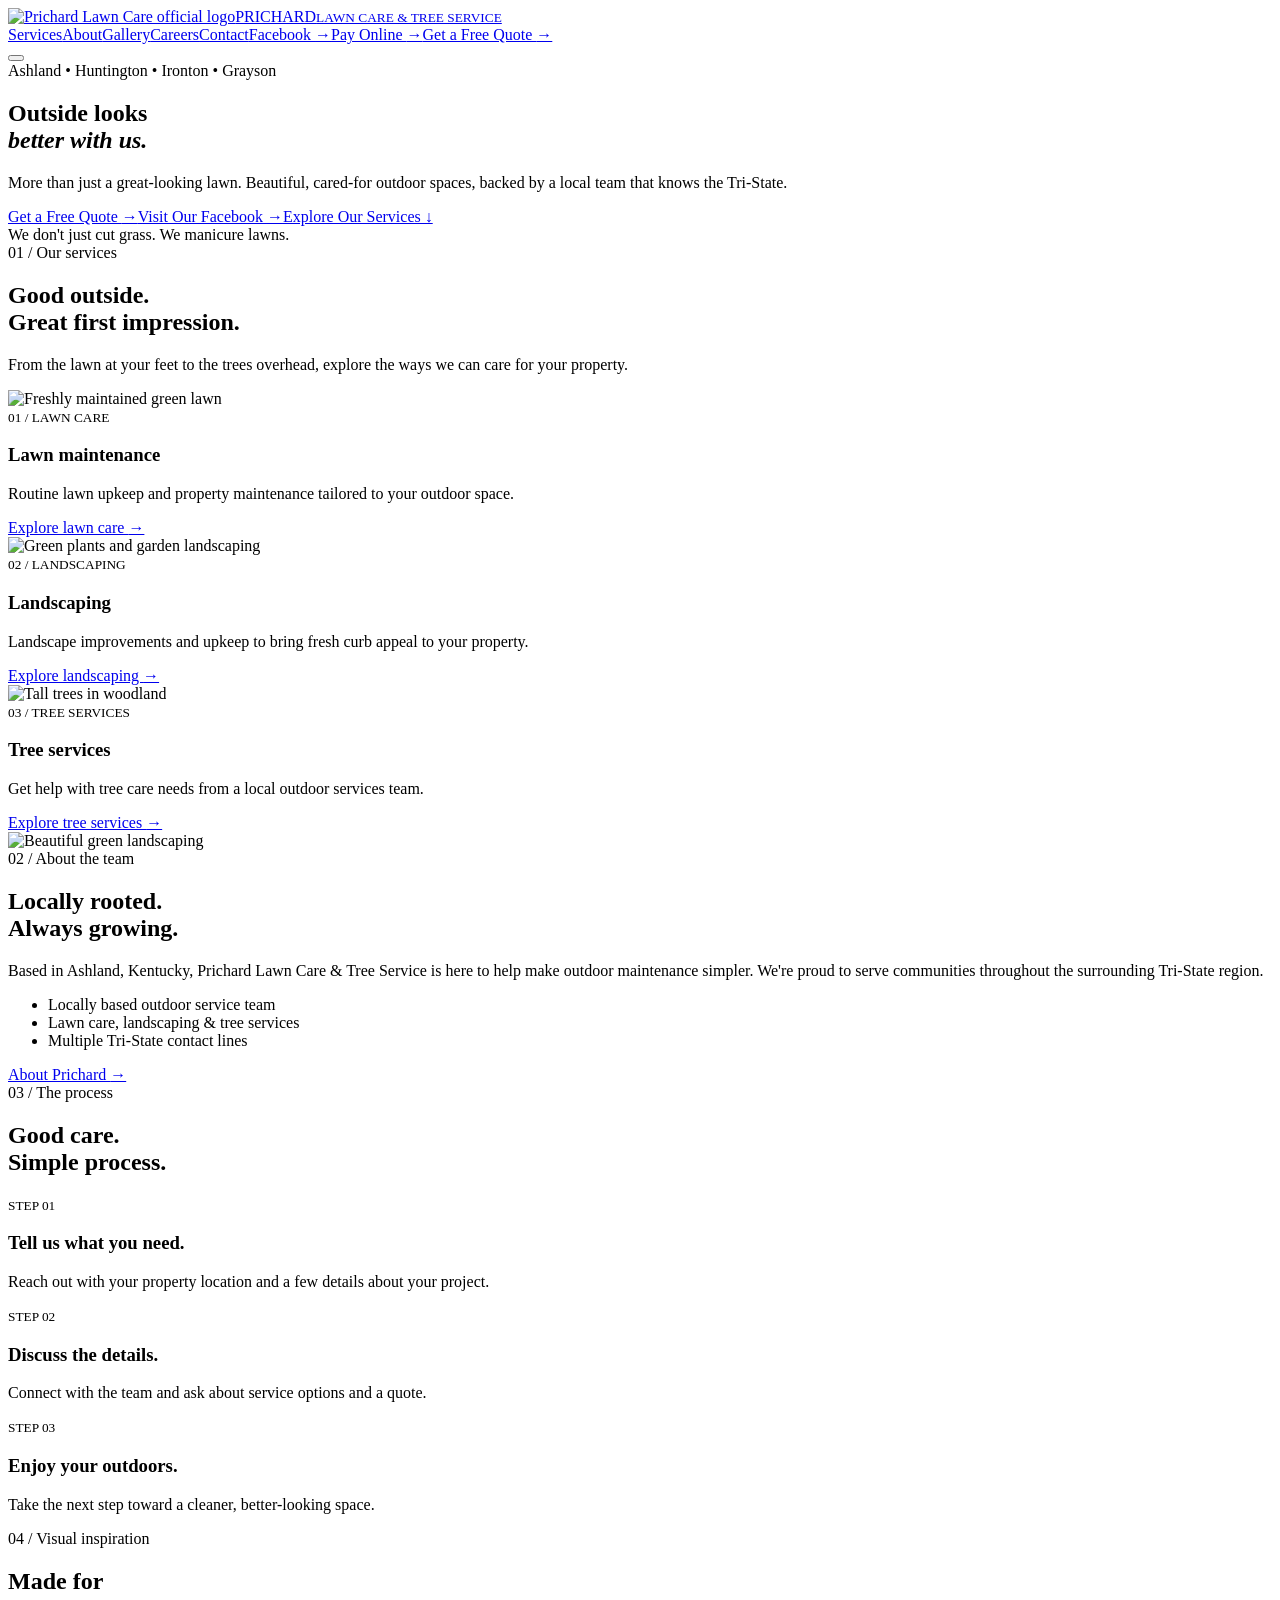
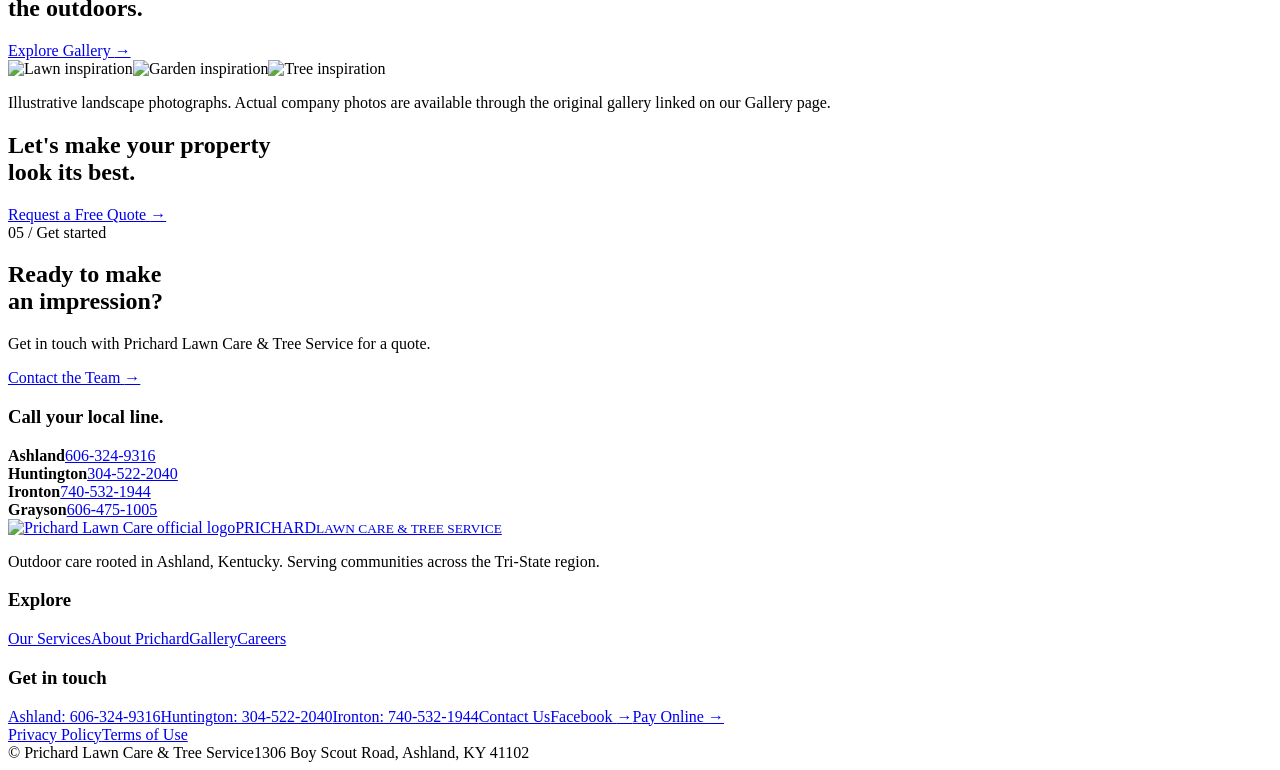
==== commit ef2424a8: "Link privacy and terms pages in footer" ====
--- a/public/index.html
+++ b/public/index.html
@@ -1 +1 @@
-<!doctype html><html lang="en"><head><meta charset="utf-8"><meta name="viewport" content="width=device-width,initial-scale=1"><meta name="theme-color" content="#142b1e"><meta name="description" content="Professional lawn maintenance, landscaping and tree services in Ashland Kentucky and the Tri-State"><title>Home | Prichard Lawn Care & Tree Service</title><link rel="stylesheet" href="/styles.css"><script defer src="/script.js"></script></head><body><header class="header"><div class="container nav-wrap"><a href="/" class="logo" aria-label="Prichard Lawn Care home"><img class="logo-photo" src="/669825443_1643531261107528_2849856741215872887_n.jpg" alt="Prichard Lawn Care official logo"><span>PRICHARD<small>LAWN CARE & TREE SERVICE</small></span></a><nav class="nav" id="site-navigation" aria-label="Main navigation"><a href="/services/">Services</a><a href="/about/">About</a><a href="/gallery/">Gallery</a><a href="/careers/">Careers</a><a href="/contact/">Contact</a><a href="https://www.facebook.com/prichardlawnandtreeservice/" target="_blank" rel="noopener noreferrer">Facebook <span class="link-arrow" aria-hidden="true">→</span></a><a href="https://swipesimple.com/links/lnk_03edea18f3d03eb72ffe27e6e9774084" target="_blank" rel="noopener noreferrer">Pay Online <span class="link-arrow" aria-hidden="true">→</span></a><a class="btn" href="/contact/">Get a Free Quote <span class="link-arrow" aria-hidden="true">→</span></a></nav><button class="menu-button" aria-label="Open navigation" aria-expanded="false" aria-controls="site-navigation"><span></span><span></span><span></span></button></div></header><main><section class="hero"><div class="container hero-inner"><div class="eyebrow">Ashland • Huntington • Ironton • Grayson</div><h1>Outside looks<br><em>better with us.</em></h1><p>More than just a great-looking lawn. Beautiful, cared-for outdoor spaces, backed by a local team that knows the Tri-State.</p><div class="actions"><a class="btn" href="/contact/">Get a Free Quote <span class="link-arrow" aria-hidden="true">→</span></a><a class="btn ghost" href="https://www.facebook.com/prichardlawnandtreeservice/" target="_blank" rel="noopener noreferrer">Visit Our Facebook <span class="link-arrow" aria-hidden="true">→</span></a><a class="btn ghost" href="/services/">Explore Our Services ↓</a></div></div><div class="hero-strip"><div class="container">We don't just cut grass. We manicure lawns.</div></div></section><section class="section"><div class="container"><div class="section-heading"><div><div class="eyebrow">01 / Our services</div><h2>Good outside.<br>Great first impression.</h2></div><p>From the lawn at your feet to the trees overhead, explore the ways we can care for your property.</p></div><div class="grid-3"><article class="tile"><img loading="lazy" src="/image.png" alt="Freshly maintained green lawn"><div class="tile-content"><small>01 / LAWN CARE</small><h3>Lawn maintenance</h3><p>Routine lawn upkeep and property maintenance tailored to your outdoor space.</p><a class="text-link" href="/services/#lawn">Explore lawn care <span class="link-arrow" aria-hidden="true">→</span></a></div></article><article class="tile"><img loading="lazy" src="/image.png" alt="Green plants and garden landscaping"><div class="tile-content"><small>02 / LANDSCAPING</small><h3>Landscaping</h3><p>Landscape improvements and upkeep to bring fresh curb appeal to your property.</p><a class="text-link" href="/services/#landscaping">Explore landscaping <span class="link-arrow" aria-hidden="true">→</span></a></div></article><article class="tile"><img loading="lazy" src="/image.png" alt="Tall trees in woodland"><div class="tile-content"><small>03 / TREE SERVICES</small><h3>Tree services</h3><p>Get help with tree care needs from a local outdoor services team.</p><a class="text-link" href="/services/#trees">Explore tree services <span class="link-arrow" aria-hidden="true">→</span></a></div></article></div></div></section><section class="section forest"><div class="container split"><img src="/image.png" loading="lazy" alt="Beautiful green landscaping"><div><div class="eyebrow">02 / About the team</div><h2>Locally rooted.<br>Always growing.</h2><p>Based in Ashland, Kentucky, Prichard Lawn Care & Tree Service is here to help make outdoor maintenance simpler. We're proud to serve communities throughout the surrounding Tri-State region.</p><ul class="checklist"><li>Locally based outdoor service team</li><li>Lawn care, landscaping & tree services</li><li>Multiple Tri-State contact lines</li></ul><a class="btn" href="/about/">About Prichard <span class="link-arrow" aria-hidden="true">→</span></a></div></div></section><section class="section soft"><div class="container"><div class="section-heading"><div><div class="eyebrow">03 / The process</div><h2>Good care.<br>Simple process.</h2></div></div><div class="steps"><div class="step"><small>STEP 01</small><h3>Tell us what you need.</h3><p>Reach out with your property location and a few details about your project.</p></div><div class="step"><small>STEP 02</small><h3>Discuss the details.</h3><p>Connect with the team and ask about service options and a quote.</p></div><div class="step"><small>STEP 03</small><h3>Enjoy your outdoors.</h3><p>Take the next step toward a cleaner, better-looking space.</p></div></div></div></section><section class="section"><div class="container"><div class="section-heading"><div><div class="eyebrow">04 / Visual inspiration</div><h2>Made for<br>the outdoors.</h2></div><a class="btn dark" href="/gallery/">Explore Gallery <span class="link-arrow" aria-hidden="true">→</span></a></div><div class="gallery"><img src="/image.png" loading="lazy" alt="Lawn inspiration"><img src="/image.png" loading="lazy" alt="Garden inspiration"><img src="/image.png" loading="lazy" alt="Tree inspiration"></div><p class="fine">Illustrative landscape photographs. Actual company photos are available through the original gallery linked on our Gallery page.</p></div></section><section class="band"><div class="container"><h2>Let's make your property<br>look its best.</h2><a class="btn dark" href="/contact/">Request a Free Quote <span class="link-arrow" aria-hidden="true">→</span></a></div></section><section class="section"><div class="container two-col"><div><div class="eyebrow">05 / Get started</div><h2>Ready to make<br>an impression?</h2><p class="body-copy">Get in touch with Prichard Lawn Care & Tree Service for a quote.</p><a class="btn dark" href="/contact/">Contact the Team <span class="link-arrow" aria-hidden="true">→</span></a></div><div class="panel"><h3>Call your local line.</h3><div class="contact-row"><b>Ashland</b><a href="tel:+16063249316">606-324-9316</a></div><div class="contact-row"><b>Huntington</b><a href="tel:+13045222040">304-522-2040</a></div><div class="contact-row"><b>Ironton</b><a href="tel:+17405321944">740-532-1944</a></div><div class="contact-row"><b>Grayson</b><a href="tel:+16064751005">606-475-1005</a></div></div></div></section></main><footer class="footer"><div class="container"><div class="foot-grid"><div><a href="/" class="logo"><img class="logo-photo" src="/669825443_1643531261107528_2849856741215872887_n.jpg" alt="Prichard Lawn Care official logo"><span>PRICHARD<small>LAWN CARE & TREE SERVICE</small></span></a><p>Outdoor care rooted in Ashland, Kentucky. Serving communities across the Tri-State region.</p></div><div><h3>Explore</h3><div class="foot-links"><a href="/services/">Our Services</a><a href="/about/">About Prichard</a><a href="/gallery/">Gallery</a><a href="/careers/">Careers</a></div></div><div><h3>Get in touch</h3><div class="foot-links"><a href="tel:+16063249316">Ashland: 606-324-9316</a><a href="tel:+13045222040">Huntington: 304-522-2040</a><a href="tel:+17405321944">Ironton: 740-532-1944</a><a href="/contact/">Contact Us</a><a href="https://www.facebook.com/prichardlawnandtreeservice/" target="_blank" rel="noopener noreferrer">Facebook <span class="link-arrow" aria-hidden="true">→</span></a><a href="https://swipesimple.com/links/lnk_03edea18f3d03eb72ffe27e6e9774084">Pay Online <span class="link-arrow" aria-hidden="true">→</span></a></div></div></div><div class="foot-bottom"><span>© <span data-year></span> Prichard Lawn Care & Tree Service</span><span>1306 Boy Scout Road, Ashland, KY 41102</span></div></div></footer></body></html>+<!doctype html><html lang="en"><head><meta charset="utf-8"><meta name="viewport" content="width=device-width,initial-scale=1"><meta name="theme-color" content="#142b1e"><meta name="description" content="Professional lawn maintenance, landscaping and tree services in Ashland Kentucky and the Tri-State"><title>Home | Prichard Lawn Care & Tree Service</title><link rel="stylesheet" href="/styles.css"><script defer src="/script.js"></script></head><body><header class="header"><div class="container nav-wrap"><a href="/" class="logo" aria-label="Prichard Lawn Care home"><img class="logo-photo" src="/669825443_1643531261107528_2849856741215872887_n.jpg" alt="Prichard Lawn Care official logo"><span>PRICHARD<small>LAWN CARE & TREE SERVICE</small></span></a><nav class="nav" id="site-navigation" aria-label="Main navigation"><a href="/services/">Services</a><a href="/about/">About</a><a href="/gallery/">Gallery</a><a href="/careers/">Careers</a><a href="/contact/">Contact</a><a href="https://www.facebook.com/prichardlawnandtreeservice/" target="_blank" rel="noopener noreferrer">Facebook <span class="link-arrow" aria-hidden="true">→</span></a><a href="https://swipesimple.com/links/lnk_03edea18f3d03eb72ffe27e6e9774084" target="_blank" rel="noopener noreferrer">Pay Online <span class="link-arrow" aria-hidden="true">→</span></a><a class="btn" href="/contact/">Get a Free Quote <span class="link-arrow" aria-hidden="true">→</span></a></nav><button class="menu-button" aria-label="Open navigation" aria-expanded="false" aria-controls="site-navigation"><span></span><span></span><span></span></button></div></header><main><section class="hero"><div class="container hero-inner"><div class="eyebrow">Ashland • Huntington • Ironton • Grayson</div><h1>Outside looks<br><em>better with us.</em></h1><p>More than just a great-looking lawn. Beautiful, cared-for outdoor spaces, backed by a local team that knows the Tri-State.</p><div class="actions"><a class="btn" href="/contact/">Get a Free Quote <span class="link-arrow" aria-hidden="true">→</span></a><a class="btn ghost" href="https://www.facebook.com/prichardlawnandtreeservice/" target="_blank" rel="noopener noreferrer">Visit Our Facebook <span class="link-arrow" aria-hidden="true">→</span></a><a class="btn ghost" href="/services/">Explore Our Services ↓</a></div></div><div class="hero-strip"><div class="container">We don't just cut grass. We manicure lawns.</div></div></section><section class="section"><div class="container"><div class="section-heading"><div><div class="eyebrow">01 / Our services</div><h2>Good outside.<br>Great first impression.</h2></div><p>From the lawn at your feet to the trees overhead, explore the ways we can care for your property.</p></div><div class="grid-3"><article class="tile"><img loading="lazy" src="/image.png" alt="Freshly maintained green lawn"><div class="tile-content"><small>01 / LAWN CARE</small><h3>Lawn maintenance</h3><p>Routine lawn upkeep and property maintenance tailored to your outdoor space.</p><a class="text-link" href="/services/#lawn">Explore lawn care <span class="link-arrow" aria-hidden="true">→</span></a></div></article><article class="tile"><img loading="lazy" src="/image.png" alt="Green plants and garden landscaping"><div class="tile-content"><small>02 / LANDSCAPING</small><h3>Landscaping</h3><p>Landscape improvements and upkeep to bring fresh curb appeal to your property.</p><a class="text-link" href="/services/#landscaping">Explore landscaping <span class="link-arrow" aria-hidden="true">→</span></a></div></article><article class="tile"><img loading="lazy" src="/image.png" alt="Tall trees in woodland"><div class="tile-content"><small>03 / TREE SERVICES</small><h3>Tree services</h3><p>Get help with tree care needs from a local outdoor services team.</p><a class="text-link" href="/services/#trees">Explore tree services <span class="link-arrow" aria-hidden="true">→</span></a></div></article></div></div></section><section class="section forest"><div class="container split"><img src="/image.png" loading="lazy" alt="Beautiful green landscaping"><div><div class="eyebrow">02 / About the team</div><h2>Locally rooted.<br>Always growing.</h2><p>Based in Ashland, Kentucky, Prichard Lawn Care & Tree Service is here to help make outdoor maintenance simpler. We're proud to serve communities throughout the surrounding Tri-State region.</p><ul class="checklist"><li>Locally based outdoor service team</li><li>Lawn care, landscaping & tree services</li><li>Multiple Tri-State contact lines</li></ul><a class="btn" href="/about/">About Prichard <span class="link-arrow" aria-hidden="true">→</span></a></div></div></section><section class="section soft"><div class="container"><div class="section-heading"><div><div class="eyebrow">03 / The process</div><h2>Good care.<br>Simple process.</h2></div></div><div class="steps"><div class="step"><small>STEP 01</small><h3>Tell us what you need.</h3><p>Reach out with your property location and a few details about your project.</p></div><div class="step"><small>STEP 02</small><h3>Discuss the details.</h3><p>Connect with the team and ask about service options and a quote.</p></div><div class="step"><small>STEP 03</small><h3>Enjoy your outdoors.</h3><p>Take the next step toward a cleaner, better-looking space.</p></div></div></div></section><section class="section"><div class="container"><div class="section-heading"><div><div class="eyebrow">04 / Visual inspiration</div><h2>Made for<br>the outdoors.</h2></div><a class="btn dark" href="/gallery/">Explore Gallery <span class="link-arrow" aria-hidden="true">→</span></a></div><div class="gallery"><img src="/image.png" loading="lazy" alt="Lawn inspiration"><img src="/image.png" loading="lazy" alt="Garden inspiration"><img src="/image.png" loading="lazy" alt="Tree inspiration"></div><p class="fine">Illustrative landscape photographs. Actual company photos are available through the original gallery linked on our Gallery page.</p></div></section><section class="band"><div class="container"><h2>Let's make your property<br>look its best.</h2><a class="btn dark" href="/contact/">Request a Free Quote <span class="link-arrow" aria-hidden="true">→</span></a></div></section><section class="section"><div class="container two-col"><div><div class="eyebrow">05 / Get started</div><h2>Ready to make<br>an impression?</h2><p class="body-copy">Get in touch with Prichard Lawn Care & Tree Service for a quote.</p><a class="btn dark" href="/contact/">Contact the Team <span class="link-arrow" aria-hidden="true">→</span></a></div><div class="panel"><h3>Call your local line.</h3><div class="contact-row"><b>Ashland</b><a href="tel:+16063249316">606-324-9316</a></div><div class="contact-row"><b>Huntington</b><a href="tel:+13045222040">304-522-2040</a></div><div class="contact-row"><b>Ironton</b><a href="tel:+17405321944">740-532-1944</a></div><div class="contact-row"><b>Grayson</b><a href="tel:+16064751005">606-475-1005</a></div></div></div></section></main><footer class="footer"><div class="container"><div class="foot-grid"><div><a href="/" class="logo"><img class="logo-photo" src="/669825443_1643531261107528_2849856741215872887_n.jpg" alt="Prichard Lawn Care official logo"><span>PRICHARD<small>LAWN CARE & TREE SERVICE</small></span></a><p>Outdoor care rooted in Ashland, Kentucky. Serving communities across the Tri-State region.</p></div><div><h3>Explore</h3><div class="foot-links"><a href="/services/">Our Services</a><a href="/about/">About Prichard</a><a href="/gallery/">Gallery</a><a href="/careers/">Careers</a></div></div><div><h3>Get in touch</h3><div class="foot-links"><a href="tel:+16063249316">Ashland: 606-324-9316</a><a href="tel:+13045222040">Huntington: 304-522-2040</a><a href="tel:+17405321944">Ironton: 740-532-1944</a><a href="/contact/">Contact Us</a><a href="https://www.facebook.com/prichardlawnandtreeservice/" target="_blank" rel="noopener noreferrer">Facebook <span class="link-arrow" aria-hidden="true">→</span></a><a href="https://swipesimple.com/links/lnk_03edea18f3d03eb72ffe27e6e9774084">Pay Online <span class="link-arrow" aria-hidden="true">→</span></a></div></div></div><div class="foot-bottom"><div class="legal-links"><a href="/privacy/">Privacy Policy</a><a href="/terms/">Terms of Use</a></div><span>© <span data-year></span> Prichard Lawn Care & Tree Service</span><span>1306 Boy Scout Road, Ashland, KY 41102</span></div></div></footer></body></html>
